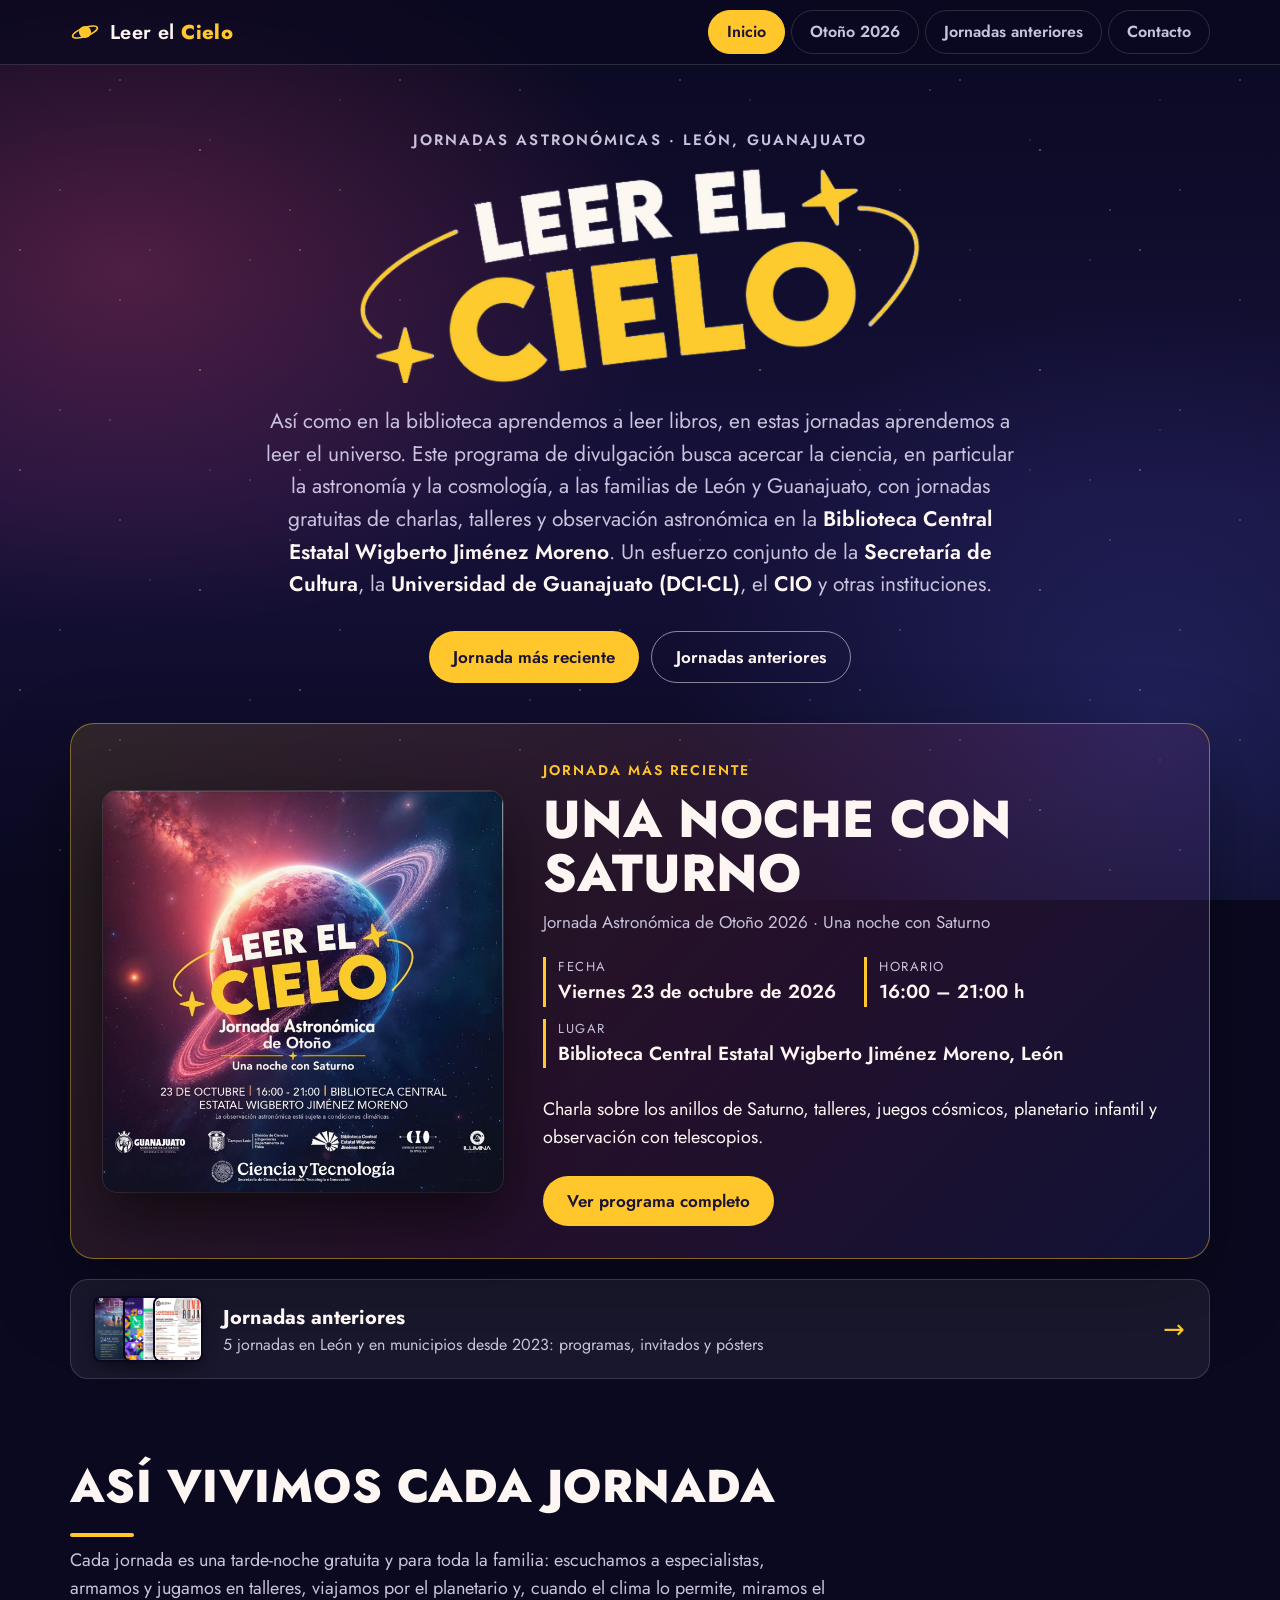
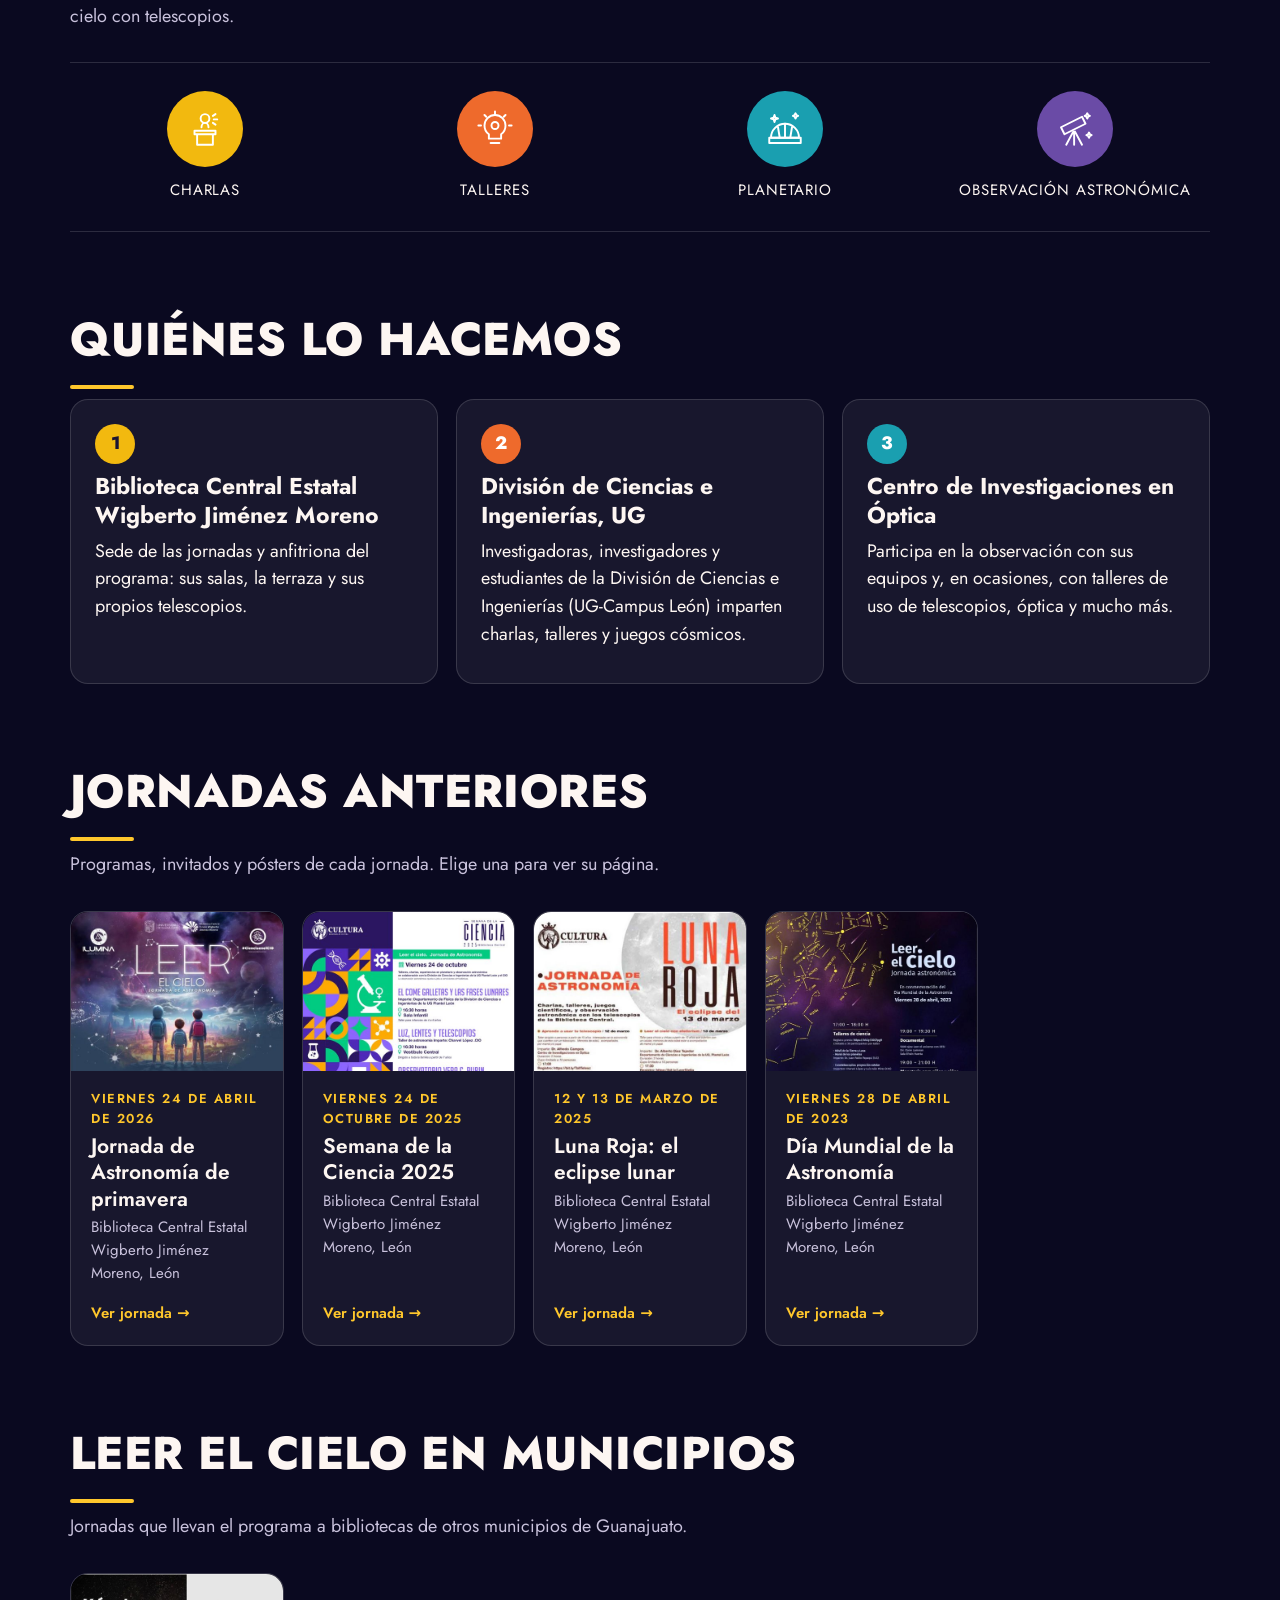
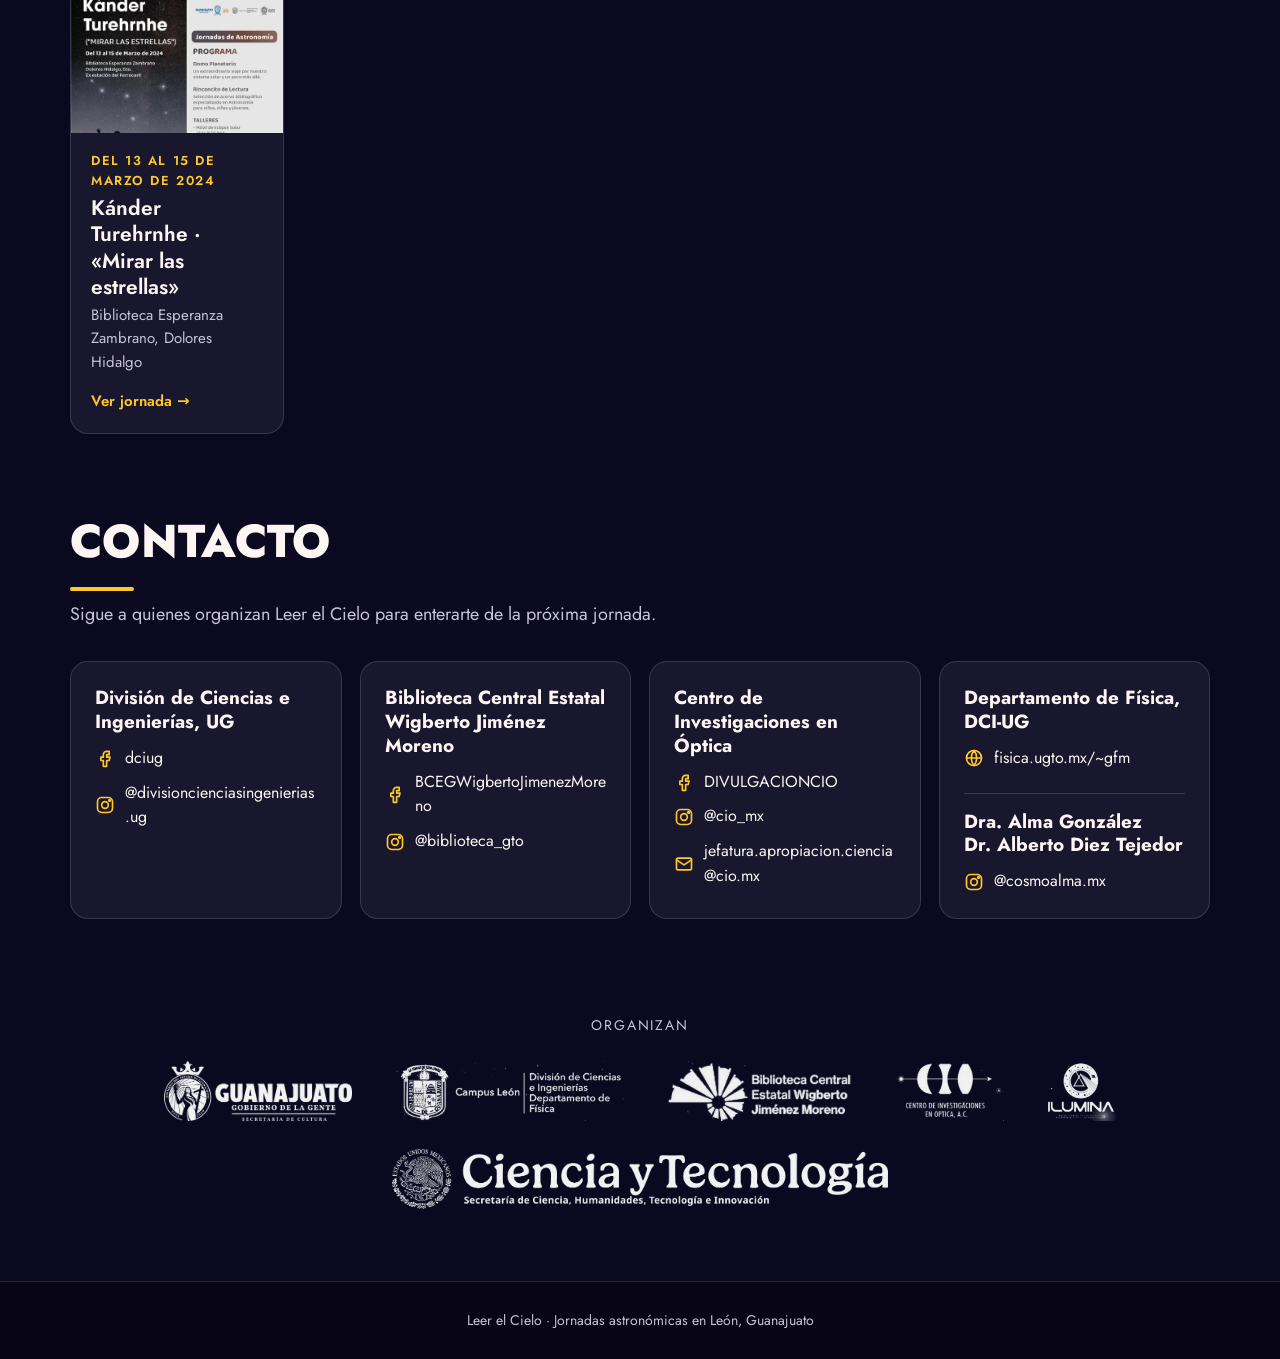
==== index.html @ 973cc515 "Logos a la misma altura, incluido SECIHTI, en la postal y en la página Co-Authored-By: Claude Opus 5" ====
<!doctype html>
<html lang="es">
<head>
<meta charset="utf-8">
<meta name="viewport" content="width=device-width, initial-scale=1">
<title>Leer el Cielo · Jornadas Astronómicas</title>
<meta name="description" content="Leer el Cielo: jornadas astronómicas en la Biblioteca Central Estatal Wigberto Jiménez Moreno, León, Guanajuato. Charlas, talleres, planetario y observación con telescopios.">
<meta property="og:title" content="Leer el Cielo · Jornadas Astronómicas">
<meta property="og:description" content="Próxima jornada: Una noche con Saturno · Viernes 23 de octubre de 2026 · 16:00 a 21:00 h">
<meta property="og:image" content="https://cosmodci.github.io/leerelcielo/jornadas/otono-2026/postal.jpg">
<link rel="icon" href="data:image/svg+xml,%3Csvg xmlns='http://www.w3.org/2000/svg' viewBox='0 0 64 64'%3E%3Ccircle cx='32' cy='32' r='14' fill='%23FFC72C'/%3E%3Cellipse cx='32' cy='32' rx='28' ry='9' fill='none' stroke='%23FFC72C' stroke-width='4' transform='rotate(-20 32 32)'/%3E%3C/svg%3E">
<link rel="preconnect" href="https://fonts.googleapis.com">
<link rel="preconnect" href="https://fonts.gstatic.com" crossorigin>
<link href="https://fonts.googleapis.com/css2?family=Jost:ital,wght@0,400;0,500;0,600;0,800;1,400&display=swap" rel="stylesheet">
<link rel="stylesheet" href="assets/css/style.css?v=2026-10-18h">
</head>
<body>
<div class="sky" aria-hidden="true"></div>

<header class="site-header">
  <div class="wrap header-inner">
    <a class="brand" href="#inicio" aria-label="Leer el Cielo, inicio">
      <svg class="brand-mark" viewBox="0 0 64 64" aria-hidden="true"><circle cx="32" cy="32" r="13" fill="currentColor"/><ellipse cx="32" cy="32" rx="28" ry="9" fill="none" stroke="currentColor" stroke-width="3.5" transform="rotate(-20 32 32)"/></svg>
      <span>Leer el <b>Cielo</b></span>
    </a>
    <!-- Inicio · jornada más reciente · jornadas anteriores (se completa desde jornadas/jornadas.json) -->
    <nav class="year-tabs" aria-label="Secciones">
      <a href="#inicio" data-nav="inicio">Inicio</a>
      <a href="#" data-nav="reciente" hidden></a>
      <a href="#anteriores" data-nav="anteriores">Jornadas anteriores</a>
      <a href="#contacto" data-nav="contacto">Contacto</a>
    </nav>
  </div>
</header>

<main>
  <!-- ============ PÁGINA DE INICIO ============ -->
  <div id="vista-inicio">
    <section class="home-hero wrap" aria-labelledby="h-home">
      <p class="eyebrow">Jornadas astronómicas · León, Guanajuato</p>
      <h1 id="h-home" class="title"><img src="assets/img/titulo-leer-el-cielo.png" alt="Leer el Cielo" width="643" height="247"></h1>
      <p class="home-lead">Así como en la biblioteca aprendemos a leer libros, en estas jornadas aprendemos a leer el universo. Este programa de divulgación busca acercar la ciencia, en particular la astronomía y la cosmología, a las familias de León y Guanajuato, con jornadas gratuitas de charlas, talleres y observación astronómica en la <b>Biblioteca Central Estatal Wigberto Jiménez Moreno</b>. Un esfuerzo conjunto de la <b>Secretaría de Cultura</b>, la <b>Universidad de Guanajuato (DCI-CL)</b>, el <b>CIO</b> y otras instituciones.</p>
      <div class="ctas">
        <a class="btn btn-primary" href="#destacada" data-scroll>Próxima jornada</a>
        <a class="btn btn-ghost" href="#anteriores" data-scroll>Jornadas anteriores</a>
      </div>
    </section>

    <!-- Banner: jornada más reciente (se genera con el primer elemento de jornadas.json) -->
    <section class="wrap" id="destacada" aria-label="Jornada más reciente">
      <p class="loading">Cargando jornadas…</p>
    </section>

    <section class="block wrap" aria-labelledby="h-que">
      <h2 id="h-que">Así vivimos cada jornada</h2>
      <p class="lead">Cada jornada es una tarde-noche gratuita y para toda la familia: escuchamos a especialistas, armamos y jugamos en talleres, viajamos por el planetario y, cuando el clima lo permite, miramos el cielo con telescopios.</p>
      <ul class="activities" aria-label="Actividades">
        <li><span class="ico c-yellow"><svg viewBox="0 0 48 48" aria-hidden="true"><circle cx="24" cy="12" r="5"/><path d="M15 30h18v12H15zM12 26h24v4H12zM20 22c0-3 2-5 4-5s4 2 4 5"/><path d="M33 9l3-2M34 13h4M33 17l3 2"/></svg></span>Charlas</li>
        <li><span class="ico c-orange"><svg viewBox="0 0 48 48" aria-hidden="true"><path d="M17 30c-3-2-5-6-5-10a12 12 0 0 1 24 0c0 4-2 8-5 10v5H17z"/><path d="M19 40h10"/><circle cx="24" cy="20" r="4"/><path d="M24 4v3M8 20H5M43 20h-3M12 8l2 2M36 8l-2 2"/></svg></span>Talleres</li>
        <li><span class="ico c-teal"><svg viewBox="0 0 48 48" aria-hidden="true"><path d="M8 34a16 16 0 0 1 32 0z"/><path d="M6 34h36v6H6zM24 18v16M16 22l2 12M32 22l-2 12"/><path d="M12 8l1 3 3 1-3 1-1 3-1-3-3-1 3-1zM36 6l1 2 2 1-2 1-1 2-1-2-2-1 2-1z"/></svg></span>Planetario</li>
        <li><span class="ico c-purple"><svg viewBox="0 0 48 48" aria-hidden="true"><path d="M8 22l24-12 4 8-24 12z"/><path d="M22 27l-8 15M24 27l8 15M23 27v15"/><path d="M38 6l1 2 2 1-2 1-1 2-1-2-2-1 2-1zM40 28l1 2 2 1-2 1-1 2-1-2-2-1 2-1z"/></svg></span>Observación astronómica</li>
      </ul>
    </section>

    <section class="block wrap" aria-labelledby="h-quien">
      <h2 id="h-quien">Quiénes lo hacemos</h2>
      <div class="grid grid-3">
        <article class="card">
          <span class="num c-yellow">1</span>
          <h3>Biblioteca Central Estatal Wigberto Jiménez Moreno</h3>
          <p>Sede de las jornadas y anfitriona del programa: sus salas, la terraza y sus propios telescopios.</p>
        </article>
        <article class="card">
          <span class="num c-orange">2</span>
          <h3>División de Ciencias e Ingenierías, UG</h3>
          <p>Investigadoras, investigadores y estudiantes de la División de Ciencias e Ingenierías (UG-Campus León) imparten charlas, talleres y juegos cósmicos.</p>
        </article>
        <article class="card">
          <span class="num c-teal">3</span>
          <h3>Centro de Investigaciones en Óptica</h3>
          <p>Participa en la observación con sus equipos y, en ocasiones, con talleres de uso de telescopios, óptica y mucho más.</p>
        </article>
      </div>
    </section>

    <!-- Banner + lista: jornadas anteriores (resto de jornadas.json) -->
    <section class="block wrap" id="anteriores" aria-labelledby="h-ant">
      <h2 id="h-ant">Jornadas anteriores</h2>
      <p class="lead">Programas, invitados y pósters de cada jornada. Elige una para ver su página.</p>
      <ul class="past-grid" id="lista-anteriores"></ul>
    </section>

    <!-- Jornadas en municipios (entradas con "tipo": "municipios" en jornadas.json) -->
    <section class="block wrap" id="municipios" aria-labelledby="h-mun" hidden>
      <h2 id="h-mun">Leer el Cielo en municipios</h2>
      <p class="lead">Jornadas que llevan el programa a bibliotecas de otros municipios de Guanajuato.</p>
      <ul class="past-grid" id="lista-municipios"></ul>
    </section>

    <section class="block wrap" id="contacto" aria-labelledby="h-contacto">
      <h2 id="h-contacto">Contacto</h2>
      <p class="lead">Sigue a quienes organizan Leer el Cielo para enterarte de la próxima jornada.</p>
      <div class="grid contact-grid">
        <article class="card contact-card">
          <h3>División de Ciencias e Ingenierías, UG</h3>
          <ul class="social">
            <li><a href="https://www.facebook.com/dciug" target="_blank" rel="noopener"><svg viewBox="0 0 24 24" aria-hidden="true"><path d="M14 8h3V4h-3a4 4 0 0 0-4 4v3H7v4h3v7h4v-7h3l1-4h-4V8z"/></svg>dciug</a></li>
            <li><a href="https://www.instagram.com/divisioncienciasingenierias.ug/" target="_blank" rel="noopener"><svg viewBox="0 0 24 24" aria-hidden="true"><rect x="3" y="3" width="18" height="18" rx="5"/><circle cx="12" cy="12" r="4"/><circle cx="17.5" cy="6.5" r="1"/></svg>@divisioncienciasingenierias.ug</a></li>
          </ul>
        </article>
        <article class="card contact-card">
          <h3>Biblioteca Central Estatal Wigberto Jiménez Moreno</h3>
          <ul class="social">
            <li><a href="https://www.facebook.com/BCEGWigbertoJimenezMoreno" target="_blank" rel="noopener"><svg viewBox="0 0 24 24" aria-hidden="true"><path d="M14 8h3V4h-3a4 4 0 0 0-4 4v3H7v4h3v7h4v-7h3l1-4h-4V8z"/></svg>BCEGWigbertoJimenezMoreno</a></li>
            <li><a href="https://www.instagram.com/biblioteca_gto/" target="_blank" rel="noopener"><svg viewBox="0 0 24 24" aria-hidden="true"><rect x="3" y="3" width="18" height="18" rx="5"/><circle cx="12" cy="12" r="4"/><circle cx="17.5" cy="6.5" r="1"/></svg>@biblioteca_gto</a></li>
          </ul>
        </article>
        <article class="card contact-card">
          <h3>Centro de Investigaciones en Óptica</h3>
          <ul class="social">
            <li><a href="https://www.facebook.com/DIVULGACIONCIO" target="_blank" rel="noopener"><svg viewBox="0 0 24 24" aria-hidden="true"><path d="M14 8h3V4h-3a4 4 0 0 0-4 4v3H7v4h3v7h4v-7h3l1-4h-4V8z"/></svg>DIVULGACIONCIO</a></li>
            <li><a href="https://www.instagram.com/cio_mx/" target="_blank" rel="noopener"><svg viewBox="0 0 24 24" aria-hidden="true"><rect x="3" y="3" width="18" height="18" rx="5"/><circle cx="12" cy="12" r="4"/><circle cx="17.5" cy="6.5" r="1"/></svg>@cio_mx</a></li>
            <li><a href="mailto:jefatura.apropiacion.ciencia@cio.mx"><svg viewBox="0 0 24 24" aria-hidden="true"><rect x="3" y="5" width="18" height="14" rx="2"/><path d="M3 7l9 6 9-6"/></svg>jefatura.apropiacion.ciencia@cio.mx</a></li>
          </ul>
        </article>
        <article class="card contact-card">
          <h3>Departamento de Física, DCI-UG</h3>
          <ul class="social">
            <li><a href="http://fisica.ugto.mx/~gfm/" target="_blank" rel="noopener"><svg viewBox="0 0 24 24" aria-hidden="true"><circle cx="12" cy="12" r="9"/><path d="M3 12h18M12 3a14 14 0 0 1 0 18M12 3a14 14 0 0 0 0 18"/></svg>fisica.ugto.mx/~gfm</a></li>
          </ul>
          <h3 class="contact-sub">Dra. Alma González<br>Dr. Alberto Diez Tejedor</h3>
          <ul class="social">
            <li><a href="https://www.instagram.com/cosmoalma.mx/" target="_blank" rel="noopener"><svg viewBox="0 0 24 24" aria-hidden="true"><rect x="3" y="3" width="18" height="18" rx="5"/><circle cx="12" cy="12" r="4"/><circle cx="17.5" cy="6.5" r="1"/></svg>@cosmoalma.mx</a></li>
          </ul>
        </article>
      </div>
    </section>

    <section class="block wrap organizers" aria-label="Organizan">
      <p class="footer-title">Organizan</p>
      <ul class="logos">
        <li><img src="assets/logos/guanajuato-cultura.png" alt="Gobierno del Estado de Guanajuato, Secretaría de Cultura"></li>
        <li><img src="assets/logos/ug-campus-leon.png" alt="Universidad de Guanajuato, Campus León, División de Ciencias e Ingenierías, Departamento de Física"></li>
        <li><img src="assets/logos/biblioteca-central.png" alt="Biblioteca Central Estatal Wigberto Jiménez Moreno"></li>
        <li><img src="assets/logos/cio.png" alt="Centro de Investigaciones en Óptica, A.C."></li>
        <li><img src="assets/logos/ilumina.png" alt="Ilumina"></li>
        <li><img src="assets/logos/secihti-blanco.png" alt="Ciencia y Tecnología, Secretaría de Ciencia, Humanidades, Tecnología e Innovación"></li>
      </ul>
    </section>
  </div>

  <!-- ============ SUBPÁGINA DE UNA JORNADA (#<id>) ============ -->
  <div id="vista-jornada" hidden>
    <div class="wrap crumbs"><a href="#inicio">← Inicio</a><span aria-hidden="true">·</span><a href="#anteriores">Todas las jornadas</a></div>
    <section class="year" id="jornada" aria-live="polite"></section>
    <nav class="wrap jornada-nav" id="jornada-nav" aria-label="Otras jornadas"></nav>
  </div>

  <noscript><p class="wrap loading">Activa JavaScript para ver las jornadas.</p></noscript>
</main>

<footer class="site-footer">
  <div class="wrap">
    <p class="small">Leer el Cielo · Jornadas astronómicas en León, Guanajuato</p>
  </div>
</footer>

<script src="assets/js/main.js?v=2026-10-18h"></script>
</body>
</html>
---- assets/css/style.css ----
:root{
  --night:#0a0920;
  --night-2:#16113a;
  --ink:#fdf6f2;
  --muted:#c9c2dc;
  --yellow:#FFC72C;
  --orange:#EE6A2C;
  --teal:#1A9FB0;
  --purple:#6A4BA6;
  --magenta:#c43d6c;
  --card:rgba(255,255,255,.06);
  --line:rgba(255,255,255,.14);
  --radius:18px;
}
*{box-sizing:border-box}
html{scroll-behavior:smooth}
body{
  margin:0;color:var(--ink);background:var(--night);
  font-family:"Jost",system-ui,sans-serif;font-size:18px;line-height:1.55;
  -webkit-font-smoothing:antialiased;
}
img{max-width:100%;height:auto;display:block}
a{color:var(--yellow)}
.wrap{max-width:1180px;margin:0 auto;padding:0 20px}

/* fondo de cielo */
.sky{position:fixed;inset:0;z-index:-1;
  background:
    radial-gradient(900px 600px at 10% 30%,rgba(196,61,108,.35),transparent 60%),
    radial-gradient(800px 700px at 90% 80%,rgba(60,70,170,.35),transparent 60%),
    linear-gradient(180deg,var(--night) 0%,var(--night-2) 55%,var(--night) 100%);
}
.sky::before,.sky::after{content:"";position:absolute;inset:0;
  background-image:
    radial-gradient(1.2px 1.2px at 20px 30px,#fff,transparent),
    radial-gradient(1px 1px at 120px 80px,#fff,transparent),
    radial-gradient(1.5px 1.5px at 200px 150px,#ffe9b0,transparent),
    radial-gradient(1px 1px at 60px 190px,#fff,transparent),
    radial-gradient(1px 1px at 250px 40px,#cfd8ff,transparent);
  background-size:280px 220px;opacity:.55}
.sky::after{background-size:410px 330px;background-position:90px 60px;opacity:.35}

/* encabezado */
.site-header{position:sticky;top:0;z-index:10;backdrop-filter:blur(10px);
  background:rgba(10,9,32,.72);border-bottom:1px solid var(--line)}
.header-inner{display:flex;align-items:center;justify-content:space-between;gap:16px;min-height:64px;flex-wrap:wrap}
.brand{display:flex;align-items:center;gap:10px;color:var(--ink);text-decoration:none;font-weight:600;font-size:20px;letter-spacing:.02em}
.brand b{color:var(--yellow);font-weight:800}
.brand-mark{width:30px;height:30px;color:var(--yellow)}
.year-tabs{display:flex;gap:6px;flex-wrap:wrap}
.year-tabs button{font:inherit;font-weight:600;font-size:16px;color:var(--muted);background:transparent;
  border:1px solid var(--line);border-radius:999px;padding:8px 18px;min-height:44px;cursor:pointer}
.year-tabs button:hover{color:var(--ink);border-color:rgba(255,255,255,.35)}
.year-tabs button[aria-selected="true"]{background:var(--yellow);border-color:var(--yellow);color:#1b1433}

.year[hidden]{display:none}

/* hero */
.hero{display:grid;grid-template-columns:1.1fr .9fr;gap:48px;align-items:center;padding-top:56px;padding-bottom:40px}
.eyebrow{margin:0 0 8px;text-transform:uppercase;letter-spacing:.14em;font-weight:600;font-size:15px;color:var(--muted)}
.title{margin:0;padding:8px 0 0}
.title img{width:100%;max-width:600px;height:auto}
.tagline{display:flex;align-items:center;gap:14px;margin:16px 0 28px;font-size:clamp(22px,2.6vw,30px);font-weight:500}
.rule{height:2px;width:56px;background:var(--yellow);border-radius:2px}
.facts{display:grid;grid-template-columns:auto 1fr;gap:12px 28px;margin:0 0 28px}
.facts div:last-child{grid-column:1/-1}
.facts div{border-left:3px solid var(--yellow);padding-left:12px}
.facts dt{font-size:13px;letter-spacing:.12em;text-transform:uppercase;color:var(--muted)}
.facts dd{margin:0;font-weight:600;font-size:19px}
.ctas{display:flex;flex-wrap:wrap;gap:12px}
.btn{display:inline-flex;align-items:center;justify-content:center;min-height:48px;padding:12px 24px;border-radius:999px;
  font-weight:600;text-decoration:none;font-size:17px;transition:transform .15s}
.btn:hover{transform:translateY(-1px)}
.btn-primary{background:var(--yellow);color:#1b1433}
.btn-ghost{border:1.5px solid rgba(255,255,255,.5);color:var(--ink)}
.free{display:inline-flex;align-items:center;gap:10px;margin:0;min-height:48px;padding:10px 22px;border-radius:999px;
  background:rgba(255,199,44,.14);border:1.5px solid rgba(255,199,44,.6);color:#fff;font-weight:600;font-size:17px}
.free svg{width:20px;height:20px;fill:var(--yellow);flex:none}
.free-sm{min-height:40px;padding:8px 18px;font-size:16px;margin-top:6px}
.btn-sm{min-height:44px;padding:10px 20px;font-size:16px;margin-top:6px}
.note{font-size:15px;color:var(--muted);font-style:italic;margin:14px 0 0}
.hero-poster{margin:0;justify-self:center;max-width:420px}
.hero-poster img{border-radius:14px;box-shadow:0 30px 80px rgba(0,0,0,.55),0 0 0 1px var(--line)}

/* actividades */
.activities{list-style:none;padding:28px 0;margin:0;display:grid;grid-template-columns:repeat(4,1fr);gap:20px;
  border-top:1px solid var(--line);border-bottom:1px solid var(--line);text-align:center;text-transform:uppercase;font-size:15px;letter-spacing:.06em}
.activities li{display:flex;flex-direction:column;align-items:center;gap:12px}
.ico{width:76px;height:76px;border-radius:50%;display:grid;place-items:center}
.ico svg{width:42px;height:42px;fill:none;stroke:#fff;stroke-width:2.2;stroke-linecap:round;stroke-linejoin:round}
.c-yellow{background:#F2B90F}.c-orange{background:var(--orange)}.c-teal{background:var(--teal)}.c-purple{background:var(--purple)}

/* bloques */
.block{padding-top:72px}
.block h2{font-size:clamp(32px,4vw,46px);margin:0 0 10px;font-weight:800;text-transform:uppercase;letter-spacing:.01em}
.block h2::after{content:"";display:block;width:64px;height:4px;background:var(--yellow);border-radius:2px;margin-top:10px}
.lead{max-width:760px;color:var(--muted);margin:0 0 32px}
.card{background:var(--card);border:1px solid var(--line);border-radius:var(--radius);padding:24px}
.card h3{margin:8px 0 8px;font-size:23px;line-height:1.25}
.card p{margin:0 0 10px}
.card-feature{background:linear-gradient(140deg,rgba(255,199,44,.14),rgba(196,61,108,.12));border-color:rgba(255,199,44,.4)}
.tag{display:inline-block;font-size:13px;font-weight:600;letter-spacing:.1em;text-transform:uppercase;color:#fff;padding:4px 12px;border-radius:999px}
.tag.c-yellow{color:#1b1433}
.who{border-top:1px solid var(--line);padding-top:12px;margin-top:14px}
.where,.meta{color:var(--muted);font-size:16px}

.timeline{list-style:none;margin:0;padding:0;display:grid;gap:18px}
.timeline li{display:grid;grid-template-columns:180px 1fr;gap:24px;align-items:start}
.timeline time{font-weight:800;font-size:22px;color:var(--yellow);padding-top:22px}

.grid{display:grid;grid-template-columns:repeat(2,1fr);gap:18px}
.num{display:grid;place-items:center;width:40px;height:40px;border-radius:50%;font-weight:800;color:#fff}
.num.c-yellow{color:#1b1433}

.poster-block>div{background:var(--card);border:1px solid var(--line);border-radius:var(--radius);padding:32px}
.poster-block .lead{margin-bottom:20px}

/* pie */
.site-footer{margin-top:96px;padding:48px 0 40px;border-top:1px solid var(--line);background:rgba(5,4,18,.6)}
.footer-title{text-transform:uppercase;letter-spacing:.14em;font-size:14px;color:var(--muted);margin:0 0 24px;text-align:center}
.logos{list-style:none;padding:0;margin:0 0 28px;display:flex;flex-wrap:wrap;justify-content:center;align-items:center;gap:28px 44px}
.logos img{height:60px;width:auto;opacity:.95}
.small{text-align:center;color:var(--muted);font-size:14px;margin:0}

@media (max-width:900px){
  .hero{grid-template-columns:1fr;gap:32px;padding-top:32px}
  .hero-poster{max-width:340px}
  .activities{grid-template-columns:repeat(2,1fr);row-gap:28px}
  .grid{grid-template-columns:1fr}
  .timeline li{grid-template-columns:1fr;gap:6px}
  .timeline time{padding-top:0}
  .facts{grid-template-columns:1fr}
}
@media (max-width:600px){
  .rule{width:28px}
  .tagline{gap:10px}
}
@media (max-width:480px){
  body{font-size:17px}
  .logos img{height:46px}
  .brand{font-size:18px}
}
@media (prefers-reduced-motion:reduce){html{scroll-behavior:auto}.btn{transition:none}}

/* contenedor de jornadas */
.loading{padding:96px 20px;text-align:center;color:var(--muted)}
.organizers{padding-top:96px}
.organizers .logos{margin-bottom:0}
.site-footer{margin-top:72px;padding:28px 0}

/* ================= navegación (enlaces) ================= */
.year-tabs a{display:inline-flex;align-items:center;font-weight:600;font-size:16px;color:var(--muted);text-decoration:none;
  border:1px solid var(--line);border-radius:999px;padding:8px 18px;min-height:44px}
.year-tabs a:hover{color:var(--ink);border-color:rgba(255,255,255,.35)}
.year-tabs a[aria-current="page"]{background:var(--yellow);border-color:var(--yellow);color:#1b1433}
.year-tabs a[hidden]{display:none}

/* ================= página de inicio ================= */
.home-hero{padding-top:64px;padding-bottom:40px;text-align:center;display:flex;flex-direction:column;align-items:center}
.home-hero .title img{max-width:560px;margin:0 auto}
.home-lead{max-width:760px;font-size:clamp(18px,2vw,21px);color:var(--muted);margin:22px 0 30px}
.home-lead b{color:var(--ink);font-weight:600}
.home-hero .ctas{justify-content:center}

.feature-banner{display:grid;grid-template-columns:minmax(240px,400px) 1fr;gap:40px;align-items:center;
  padding:32px;border-radius:24px;border:1px solid rgba(255,199,44,.45);
  background:linear-gradient(135deg,rgba(255,199,44,.13),rgba(196,61,108,.14) 55%,rgba(60,70,170,.16));
  box-shadow:0 30px 80px rgba(0,0,0,.35)}
.fb-poster img{border-radius:14px;box-shadow:0 24px 60px rgba(0,0,0,.55),0 0 0 1px var(--line);width:100%}
.fb-kicker{display:inline-flex;align-items:center;gap:10px;margin:0 0 10px;text-transform:uppercase;letter-spacing:.14em;
  font-weight:600;font-size:14px;color:var(--yellow)}
.dot{width:9px;height:9px;border-radius:50%;background:var(--yellow);box-shadow:0 0 0 0 rgba(255,199,44,.7);animation:pulse 2s infinite}
@keyframes pulse{70%{box-shadow:0 0 0 10px rgba(255,199,44,0)}100%{box-shadow:0 0 0 0 rgba(255,199,44,0)}}
.fb-title{margin:0;font-size:clamp(32px,4.4vw,52px);line-height:1.05;font-weight:800;text-transform:uppercase}
.fb-sub{margin:8px 0 22px;color:var(--muted);font-size:17px}
.feature-banner .facts{grid-template-columns:auto 1fr}
.feature-banner .facts div:last-child{grid-column:1/-1}
.fb-resumen{margin:0 0 24px;max-width:620px}

.past-banner{display:flex;align-items:center;gap:22px;margin-top:20px;padding:18px 24px;border-radius:var(--radius);
  background:var(--card);border:1px solid var(--line);color:var(--ink);text-decoration:none;transition:border-color .15s,background .15s}
.past-banner:hover{border-color:rgba(255,255,255,.4);background:rgba(255,255,255,.09)}
.pb-stack{display:flex;flex:none}
.pb-stack img{width:46px;height:62px;object-fit:cover;border-radius:6px;box-shadow:0 0 0 2px var(--night),0 6px 16px rgba(0,0,0,.4)}
.pb-stack img+img{margin-left:-16px}
.pb-text{display:flex;flex-direction:column;flex:1}
.pb-text b{font-size:20px}
.pb-text span{color:var(--muted);font-size:16px}
.pb-arrow{font-size:26px;color:var(--yellow)}

.grid-3{grid-template-columns:repeat(3,1fr)}

.past-grid{list-style:none;margin:0;padding:0;display:grid;grid-template-columns:repeat(auto-fill,minmax(200px,1fr));gap:18px}
.past-card{display:flex;flex-direction:column;height:100%;background:var(--card);border:1px solid var(--line);border-radius:var(--radius);
  overflow:hidden;color:var(--ink);text-decoration:none;transition:transform .15s,border-color .15s}
.past-card:hover{transform:translateY(-3px);border-color:rgba(255,199,44,.55)}
.pc-img{display:block;aspect-ratio:4/3;overflow:hidden;background:#000}
.pc-img img{width:100%;height:100%;object-fit:cover;object-position:top}
.pc-body{display:flex;flex-direction:column;gap:4px;padding:18px 20px 20px;flex:1}
.pc-date{font-size:13px;letter-spacing:.12em;text-transform:uppercase;color:var(--yellow);font-weight:600}
.pc-title{font-size:21px;font-weight:600;line-height:1.25}
.pc-place{font-size:15px;color:var(--muted)}
.pc-more{margin-top:auto;padding-top:12px;font-weight:600;font-size:15px;color:var(--yellow)}

/* ================= subpágina de jornada ================= */
.crumbs{display:flex;gap:10px;align-items:center;padding-top:22px;font-size:15px;color:var(--muted)}
.crumbs a{color:var(--muted);text-decoration:none;font-weight:500}
.crumbs a:hover{color:var(--yellow)}
.page-title{margin:0;font-size:clamp(44px,6.5vw,80px);line-height:1;font-weight:800;text-transform:uppercase;letter-spacing:.01em}
.page-title span{display:block;font-size:.42em;font-weight:500;letter-spacing:.06em;color:var(--yellow);margin-top:10px}
.sub{font-size:24px;margin:40px 0 16px;text-transform:uppercase;letter-spacing:.04em}
.poster-pair{display:grid;grid-template-columns:repeat(2,1fr);gap:20px}
.poster-pair img{border-radius:14px;box-shadow:0 0 0 1px var(--line)}
.jornada-nav{display:flex;justify-content:space-between;gap:16px;padding-top:72px}
.jornada-nav a{display:flex;flex-direction:column;padding:16px 22px;border:1px solid var(--line);border-radius:var(--radius);
  text-decoration:none;color:var(--ink);font-weight:600;font-size:19px;min-width:200px}
.jornada-nav a:hover{border-color:rgba(255,199,44,.55)}
.jornada-nav small{font-weight:500;font-size:14px;color:var(--muted)}
.jn-next{text-align:right}
.pc{font-size:.75em;font-weight:600;color:var(--orange);letter-spacing:.04em;white-space:nowrap}

@media (max-width:900px){
  .feature-banner{grid-template-columns:1fr;padding:22px;gap:24px}
  .fb-poster{max-width:280px}
  .feature-banner .facts{grid-template-columns:1fr}
  .grid-3{grid-template-columns:1fr}
  .home-hero{padding-top:36px}
}
@media (max-width:600px){
  .poster-pair{grid-template-columns:1fr}
  .past-banner{flex-wrap:wrap;gap:14px;padding:16px}
  .pb-arrow{display:none}
  .jornada-nav{flex-direction:column}
  .jornada-nav a{min-width:0}
  .header-inner{padding-top:8px;padding-bottom:8px}
  .year-tabs a{padding:6px 14px;font-size:15px;min-height:40px}
}
@media (prefers-reduced-motion:reduce){.dot{animation:none}.past-card{transition:none}}

/* ================= contacto ================= */
.contact-grid{grid-template-columns:repeat(4,1fr)}
.contact-card h3{font-size:19px;margin:0 0 12px}
.contact-card .meta{margin:-6px 0 12px}
.social{list-style:none;margin:0;padding:0;display:grid;gap:10px;font-size:16px}
.social li,.social a{display:flex;align-items:center;gap:10px;color:var(--ink);text-decoration:none;overflow-wrap:anywhere}
.social a:hover{color:var(--yellow)}
.social svg{width:20px;height:20px;flex:none;fill:none;stroke:var(--yellow);stroke-width:2;stroke-linecap:round;stroke-linejoin:round}
@media (max-width:1100px){.contact-grid{grid-template-columns:repeat(2,1fr)}}
@media (max-width:600px){.contact-grid{grid-template-columns:1fr}}
section[id],#destacada{scroll-margin-top:84px}
.contact-sub{margin-top:22px!important;padding-top:16px;border-top:1px solid var(--line)}

/* ================= calendario / compartir ================= */
.fb-actions{display:flex;flex-wrap:wrap;gap:10px;margin-top:16px}
.menu{position:relative}
.menu summary{list-style:none;cursor:pointer;gap:8px;margin-top:0}
.menu summary::-webkit-details-marker{display:none}
.menu summary svg{width:18px;height:18px;fill:none;stroke:currentColor;stroke-width:2;stroke-linecap:round;stroke-linejoin:round}
.menu[open] summary{border-color:var(--yellow);color:var(--yellow)}
.menu-list{position:absolute;z-index:5;top:calc(100% + 8px);left:0;min-width:230px;display:flex;flex-direction:column;padding:6px;
  background:#1b1540;border:1px solid var(--line);border-radius:14px;box-shadow:0 20px 50px rgba(0,0,0,.5)}
.menu-list a,.menu-list button{font:inherit;font-size:16px;font-weight:500;text-align:left;color:var(--ink);background:none;border:0;
  padding:10px 14px;border-radius:9px;text-decoration:none;cursor:pointer;min-height:44px}
.menu-list a:hover,.menu-list button:hover{background:rgba(255,255,255,.08);color:var(--yellow)}
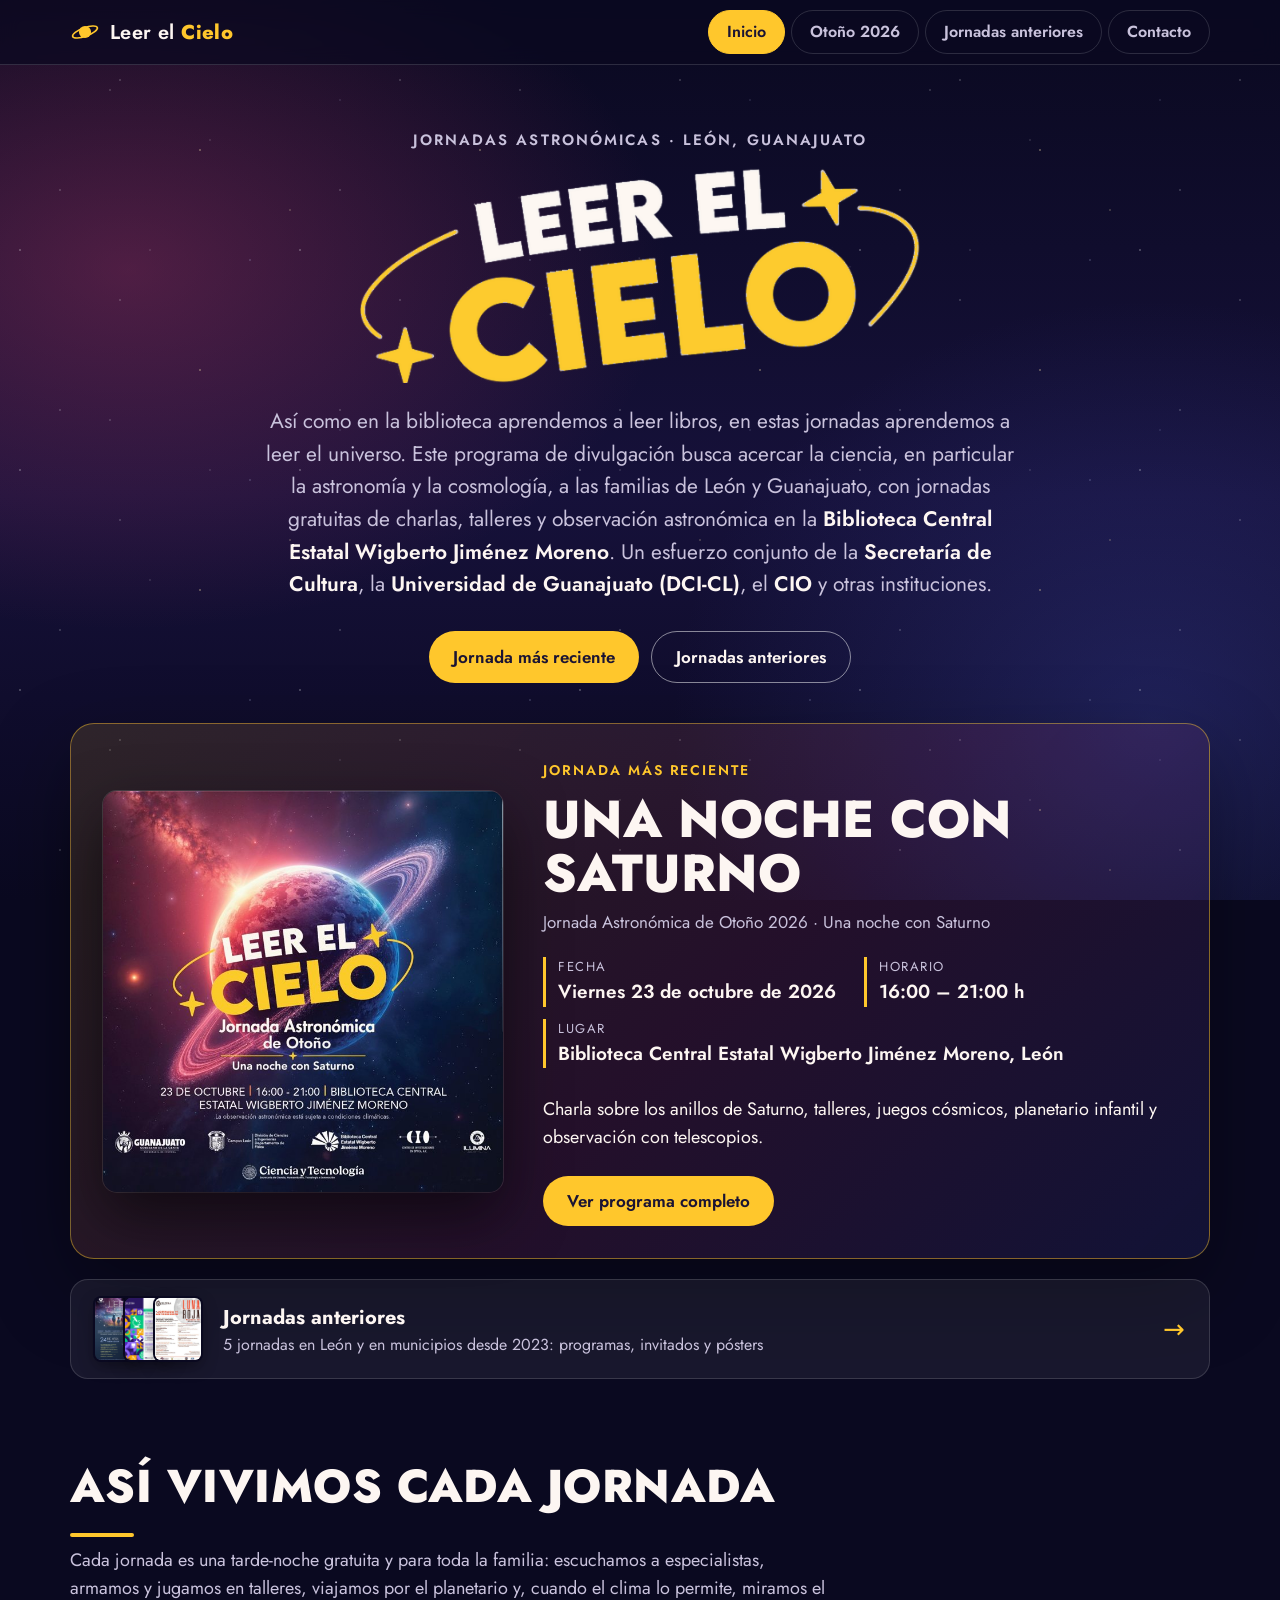
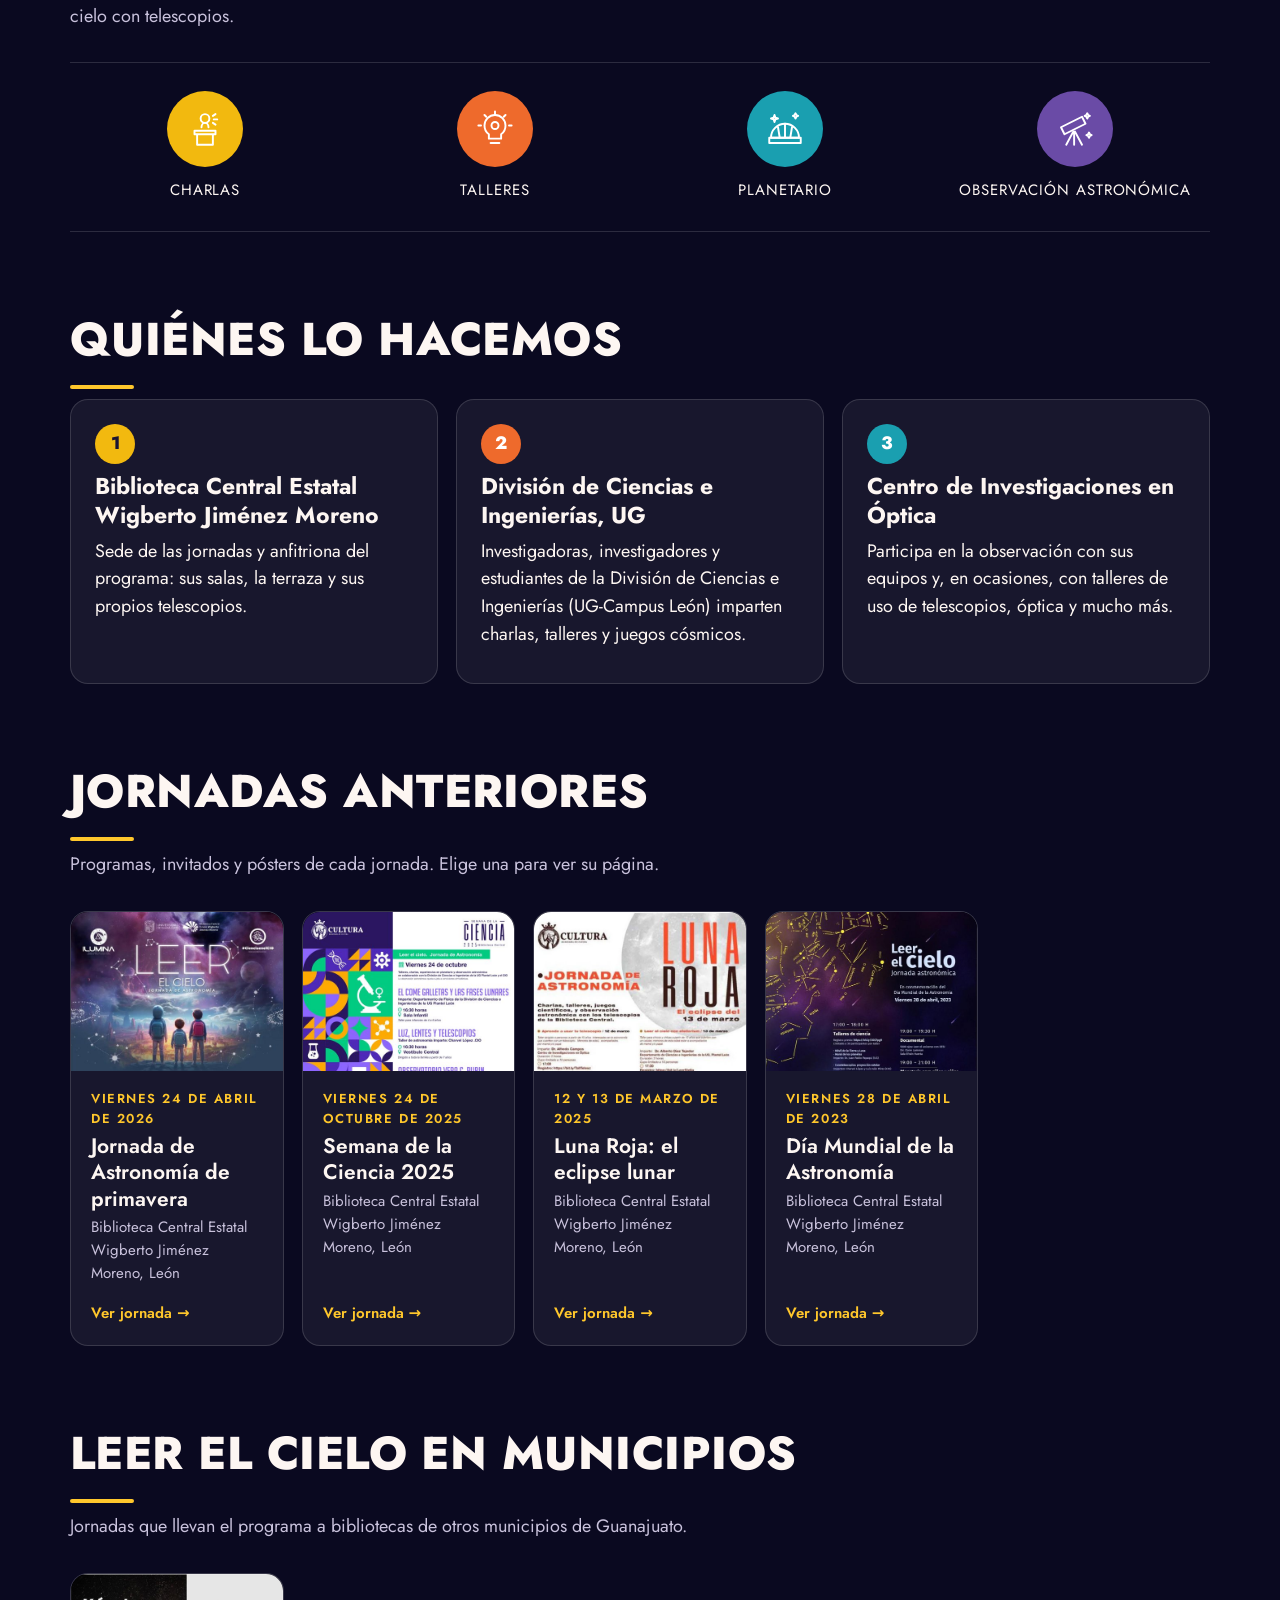
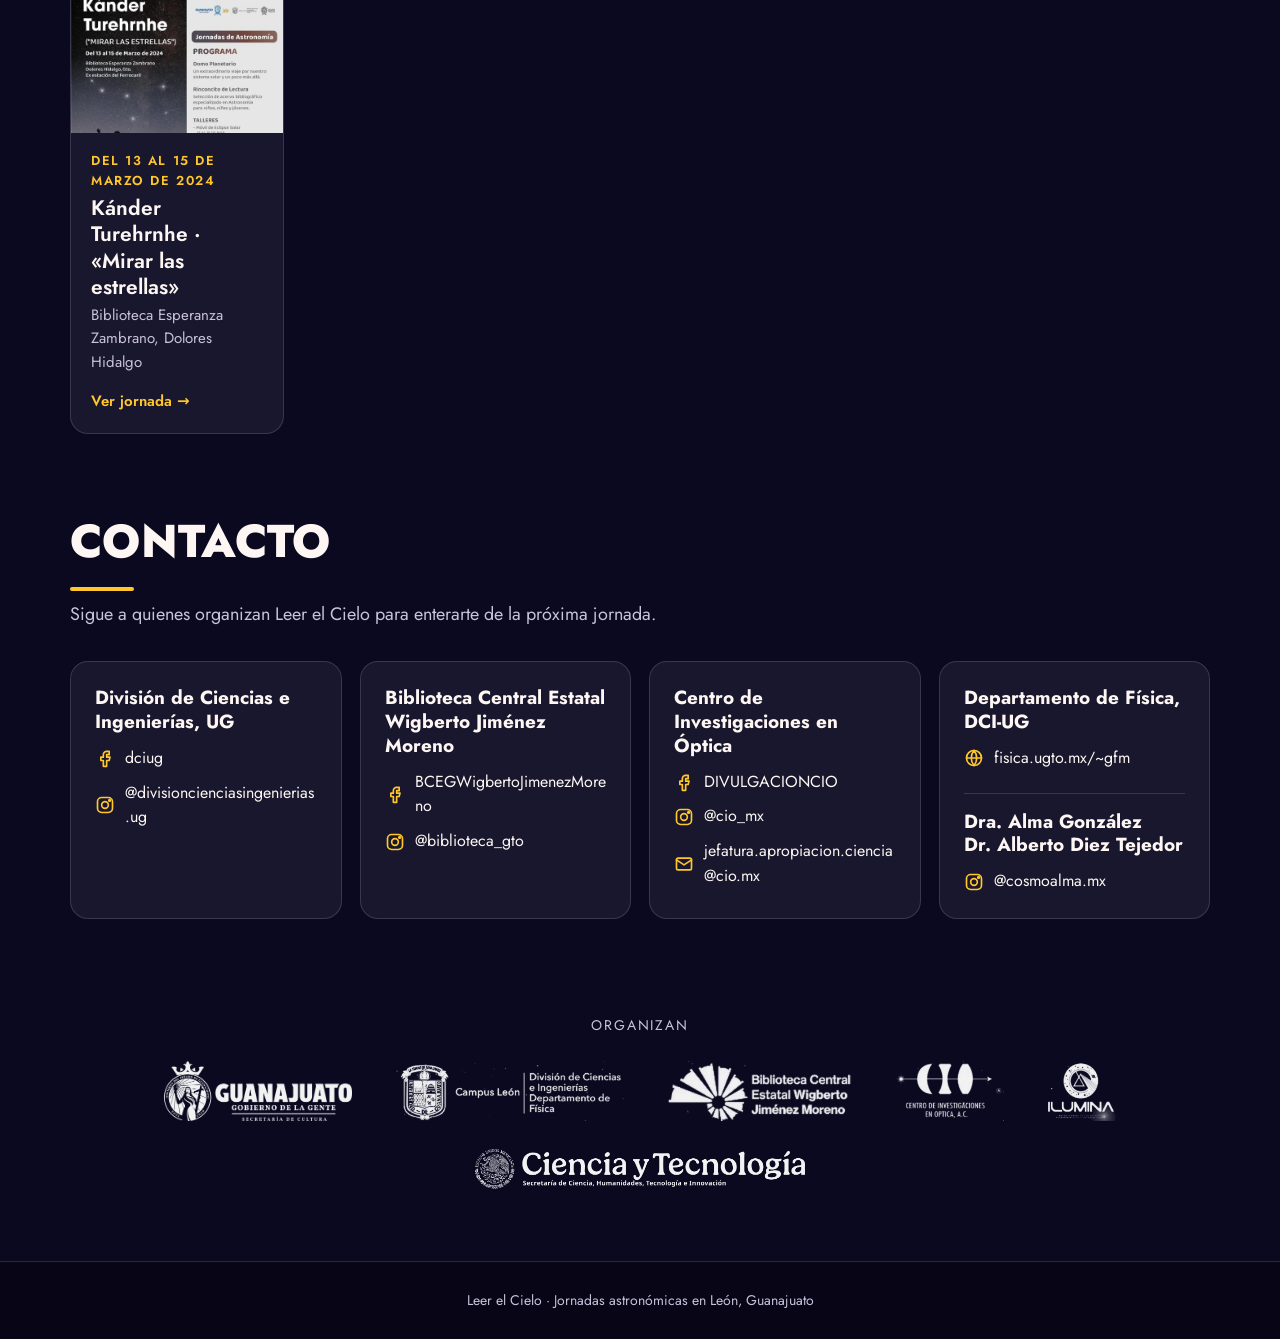
==== commit 99bbd29c: "SECIHTI de nuevo más discreto: 40 px en la página y proporcional en la postal Co-Authored-By: Claude" ====
--- a/index.html
+++ b/index.html
@@ -12,7 +12,7 @@
 <link rel="preconnect" href="https://fonts.googleapis.com">
 <link rel="preconnect" href="https://fonts.gstatic.com" crossorigin>
 <link href="https://fonts.googleapis.com/css2?family=Jost:ital,wght@0,400;0,500;0,600;0,800;1,400&display=swap" rel="stylesheet">
-<link rel="stylesheet" href="assets/css/style.css?v=2026-10-18h">
+<link rel="stylesheet" href="assets/css/style.css?v=2026-10-18i">
 </head>
 <body>
 <div class="sky" aria-hidden="true"></div>
@@ -165,6 +165,6 @@
   </div>
 </footer>
 
-<script src="assets/js/main.js?v=2026-10-18h"></script>
+<script src="assets/js/main.js?v=2026-10-18i"></script>
 </body>
 </html>
--- a/assets/css/style.css
+++ b/assets/css/style.css
@@ -263,3 +263,7 @@
   padding:10px 14px;border-radius:9px;text-decoration:none;cursor:pointer;min-height:44px}
 .menu-list a:hover,.menu-list button:hover{background:rgba(255,255,255,.08);color:var(--yellow)}
 
+
+/* SECIHTI: logo de apoyo, un poco más discreto que los de las instituciones organizadoras */
+.logos img[src*="secihti"]{height:40px}
+@media (max-width:480px){.logos img[src*="secihti"]{height:30px}}
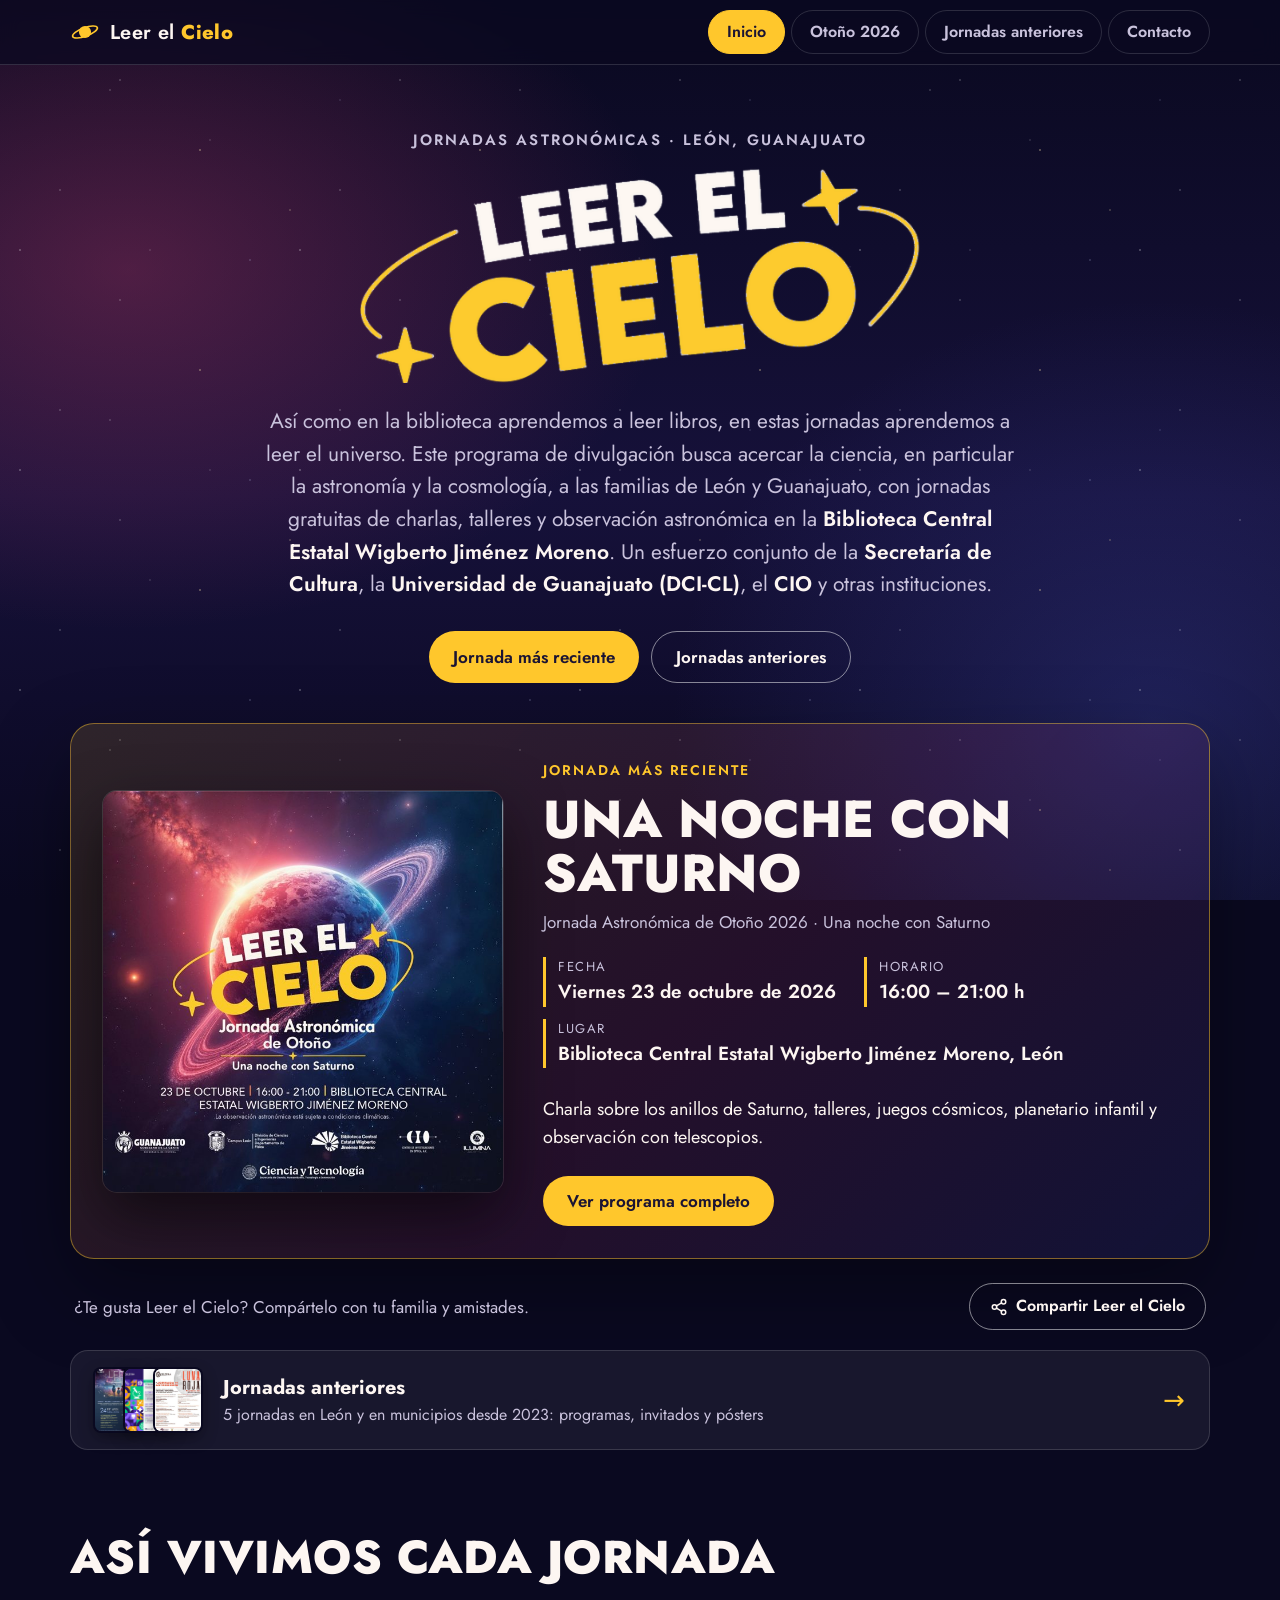
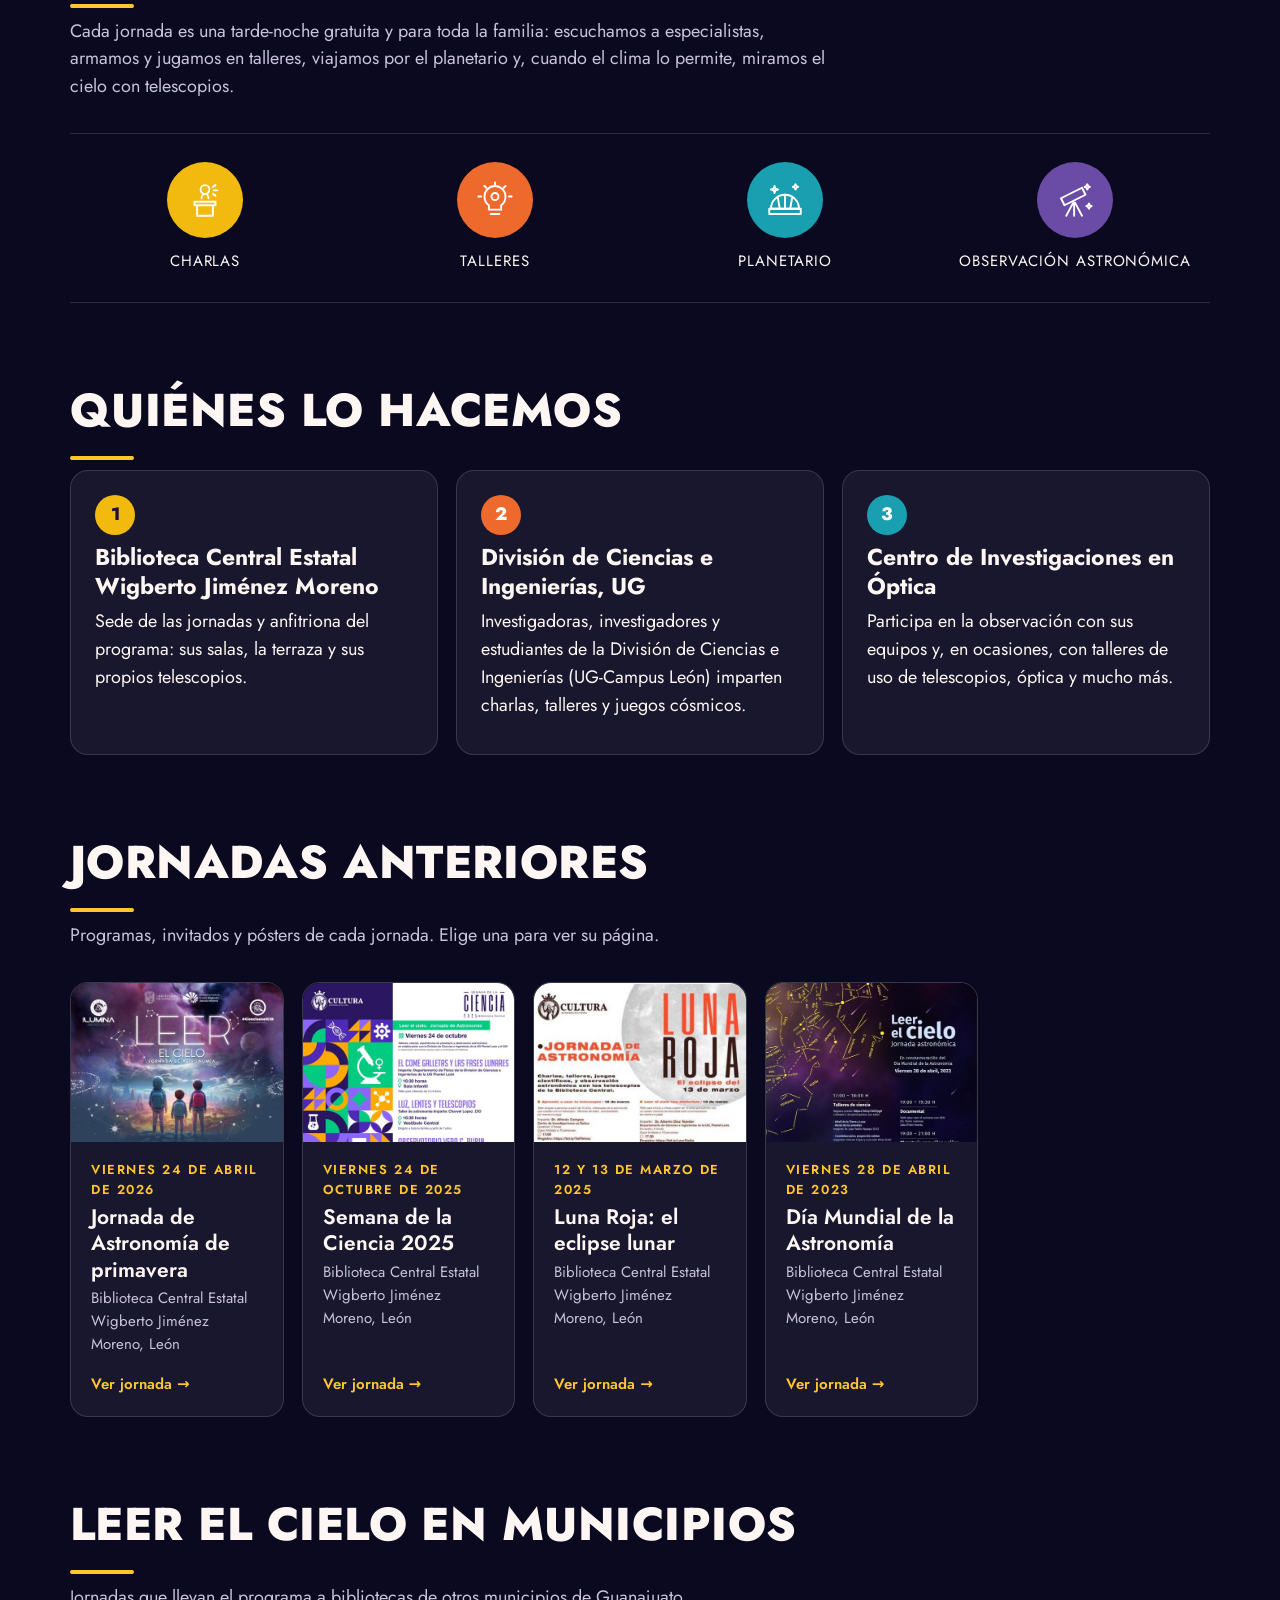
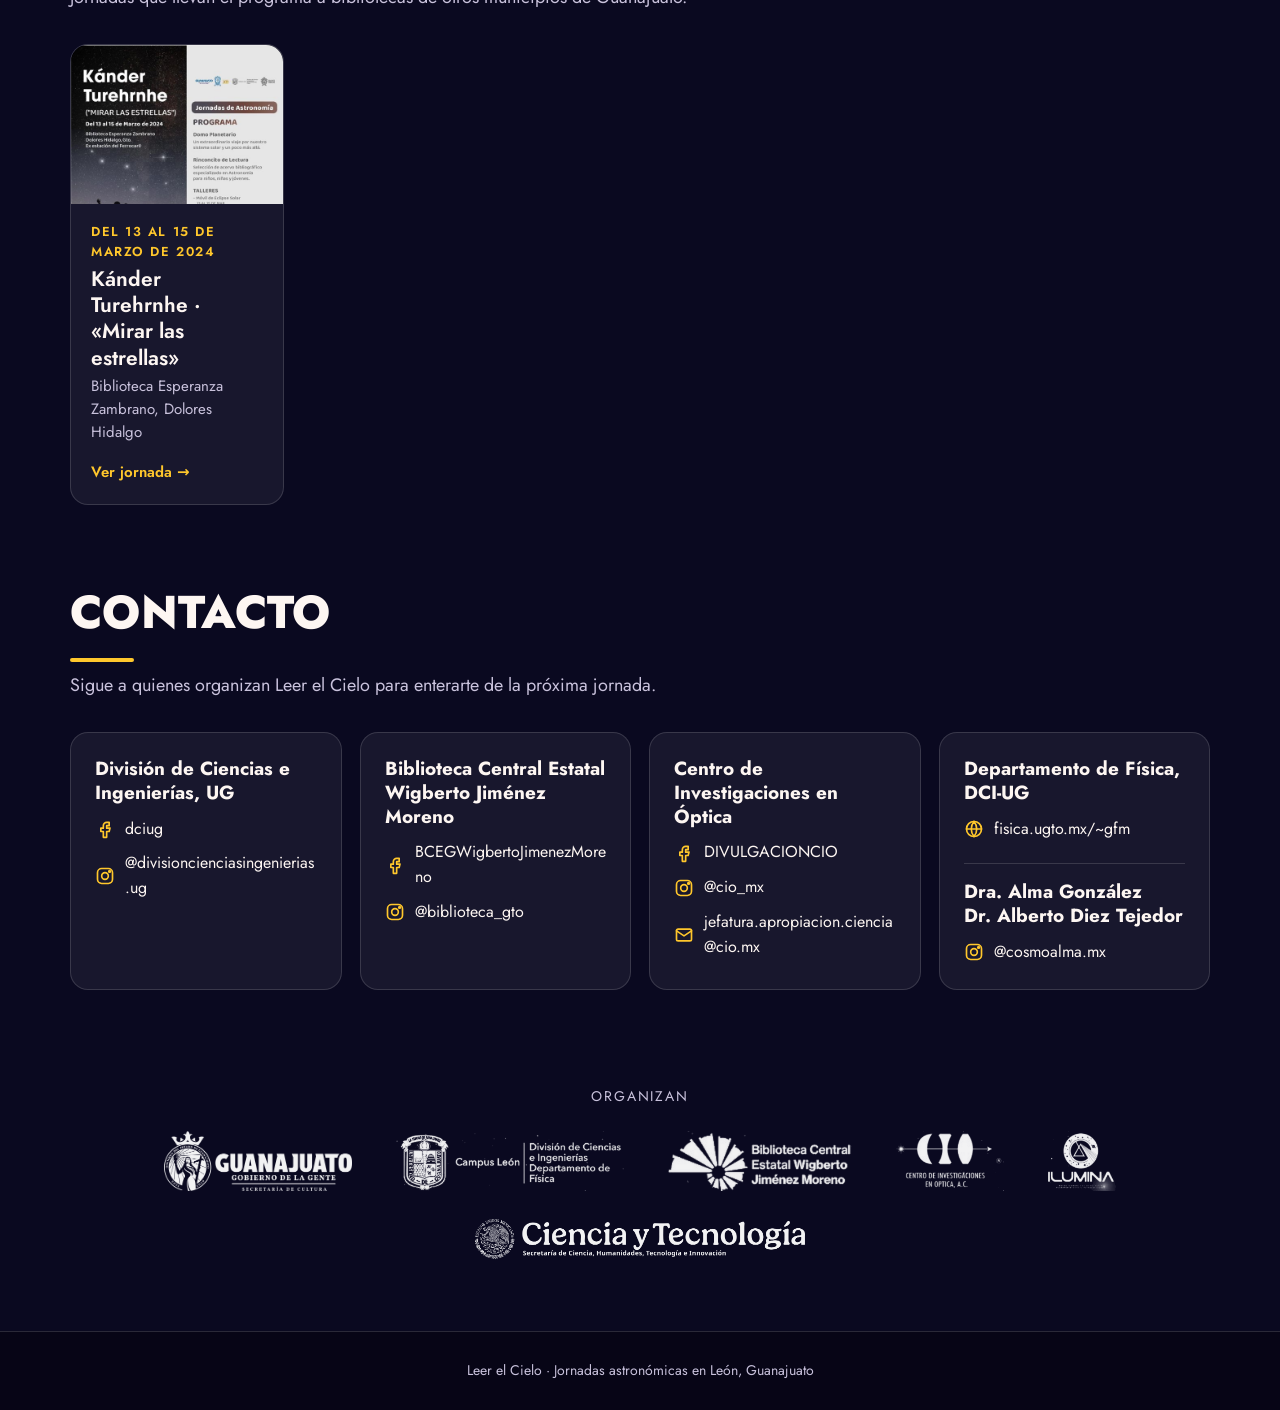
==== commit eed82ebd: "Compartir la página principal fuera del recuadro; botones en la subpágina de la jornada - Inicio: "C" ====
--- a/index.html
+++ b/index.html
@@ -12,7 +12,7 @@
 <link rel="preconnect" href="https://fonts.googleapis.com">
 <link rel="preconnect" href="https://fonts.gstatic.com" crossorigin>
 <link href="https://fonts.googleapis.com/css2?family=Jost:ital,wght@0,400;0,500;0,600;0,800;1,400&display=swap" rel="stylesheet">
-<link rel="stylesheet" href="assets/css/style.css?v=2026-10-18i">
+<link rel="stylesheet" href="assets/css/style.css?v=2026-10-18j">
 </head>
 <body>
 <div class="sky" aria-hidden="true"></div>
@@ -165,6 +165,6 @@
   </div>
 </footer>
 
-<script src="assets/js/main.js?v=2026-10-18i"></script>
+<script src="assets/js/main.js?v=2026-10-18j"></script>
 </body>
 </html>
--- a/assets/css/style.css
+++ b/assets/css/style.css
@@ -267,3 +267,9 @@
 /* SECIHTI: logo de apoyo, un poco más discreto que los de las instituciones organizadoras */
 .logos img[src*="secihti"]{height:40px}
 @media (max-width:480px){.logos img[src*="secihti"]{height:30px}}
+.share-bar{display:flex;align-items:center;justify-content:space-between;flex-wrap:wrap;gap:12px 20px;margin-top:20px;padding:4px 4px 0}
+.share-bar p{margin:0;color:var(--muted);font-size:17px}
+.share-bar .fb-actions{margin-top:0}
+.share-bar .menu-list{left:auto;right:0}
+.hero-text .fb-actions{margin-top:18px}
+@media (max-width:600px){.share-bar .menu-list{left:0;right:auto}}
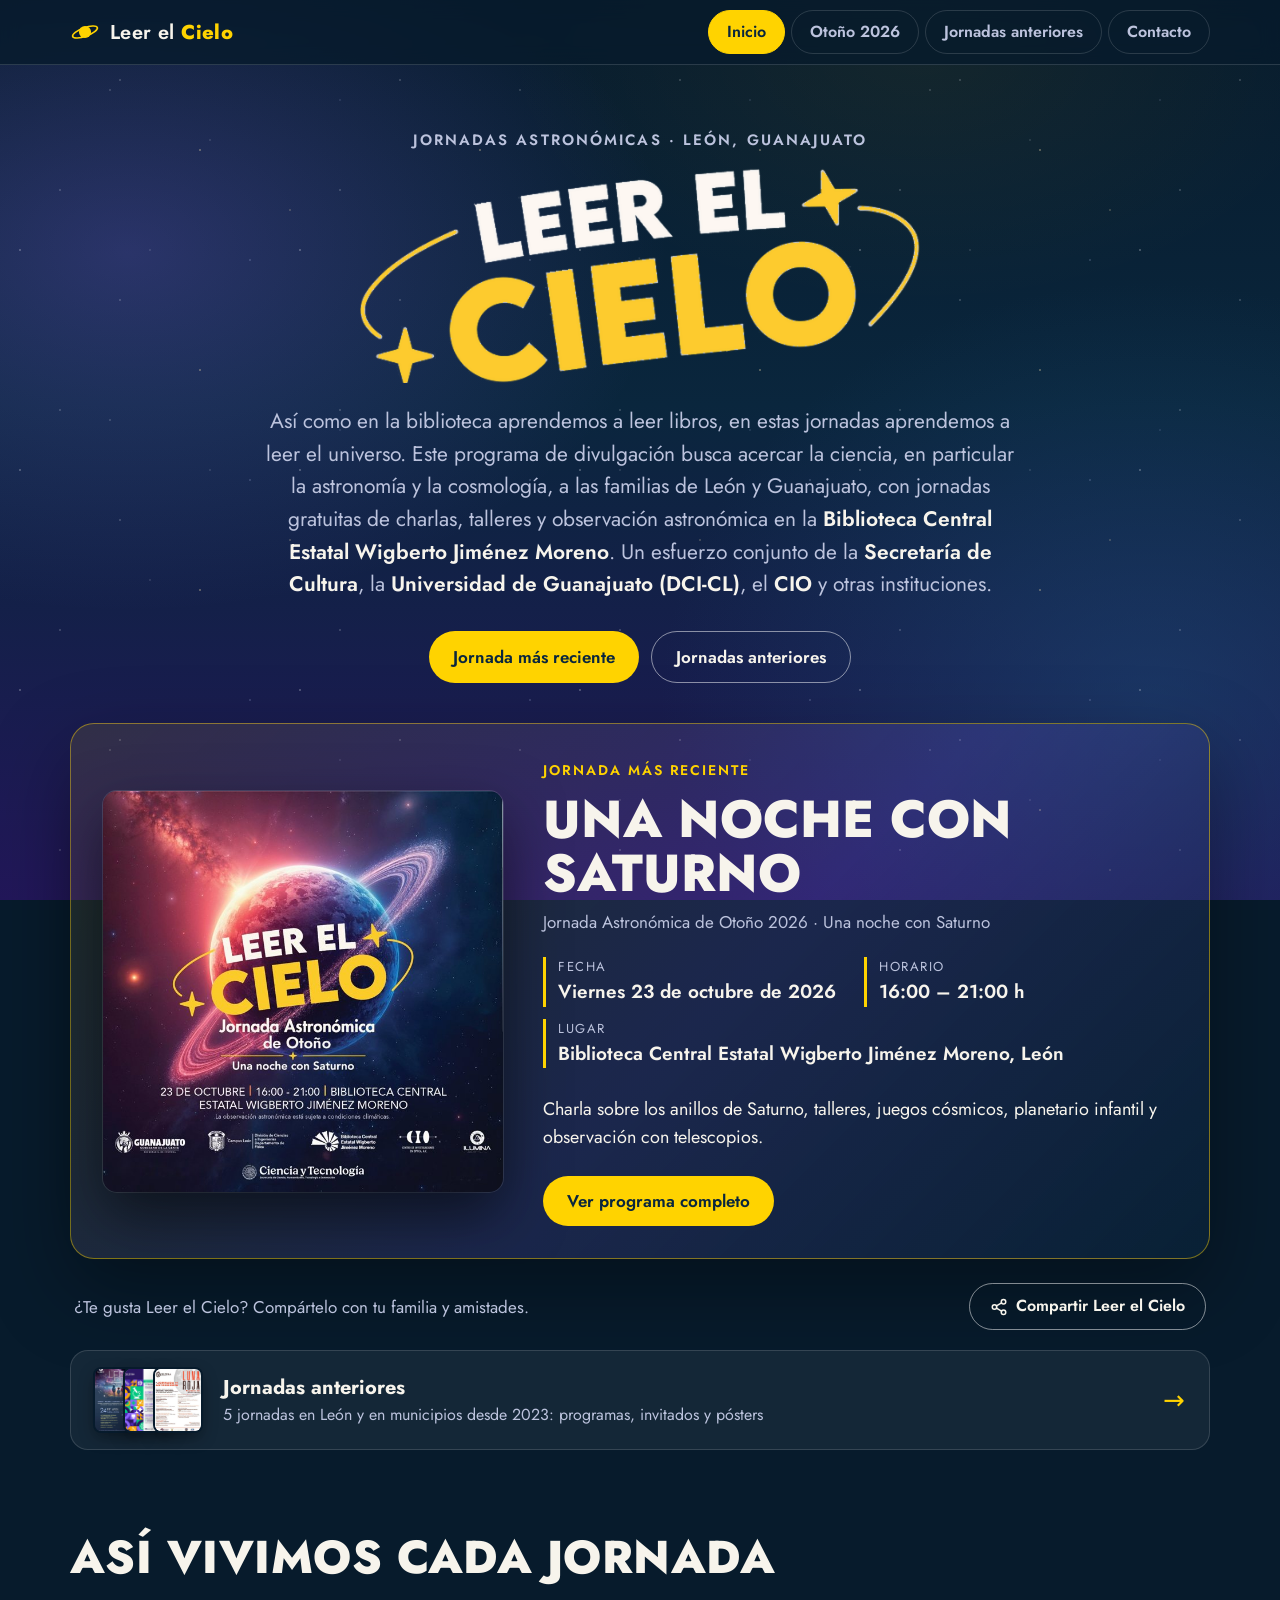
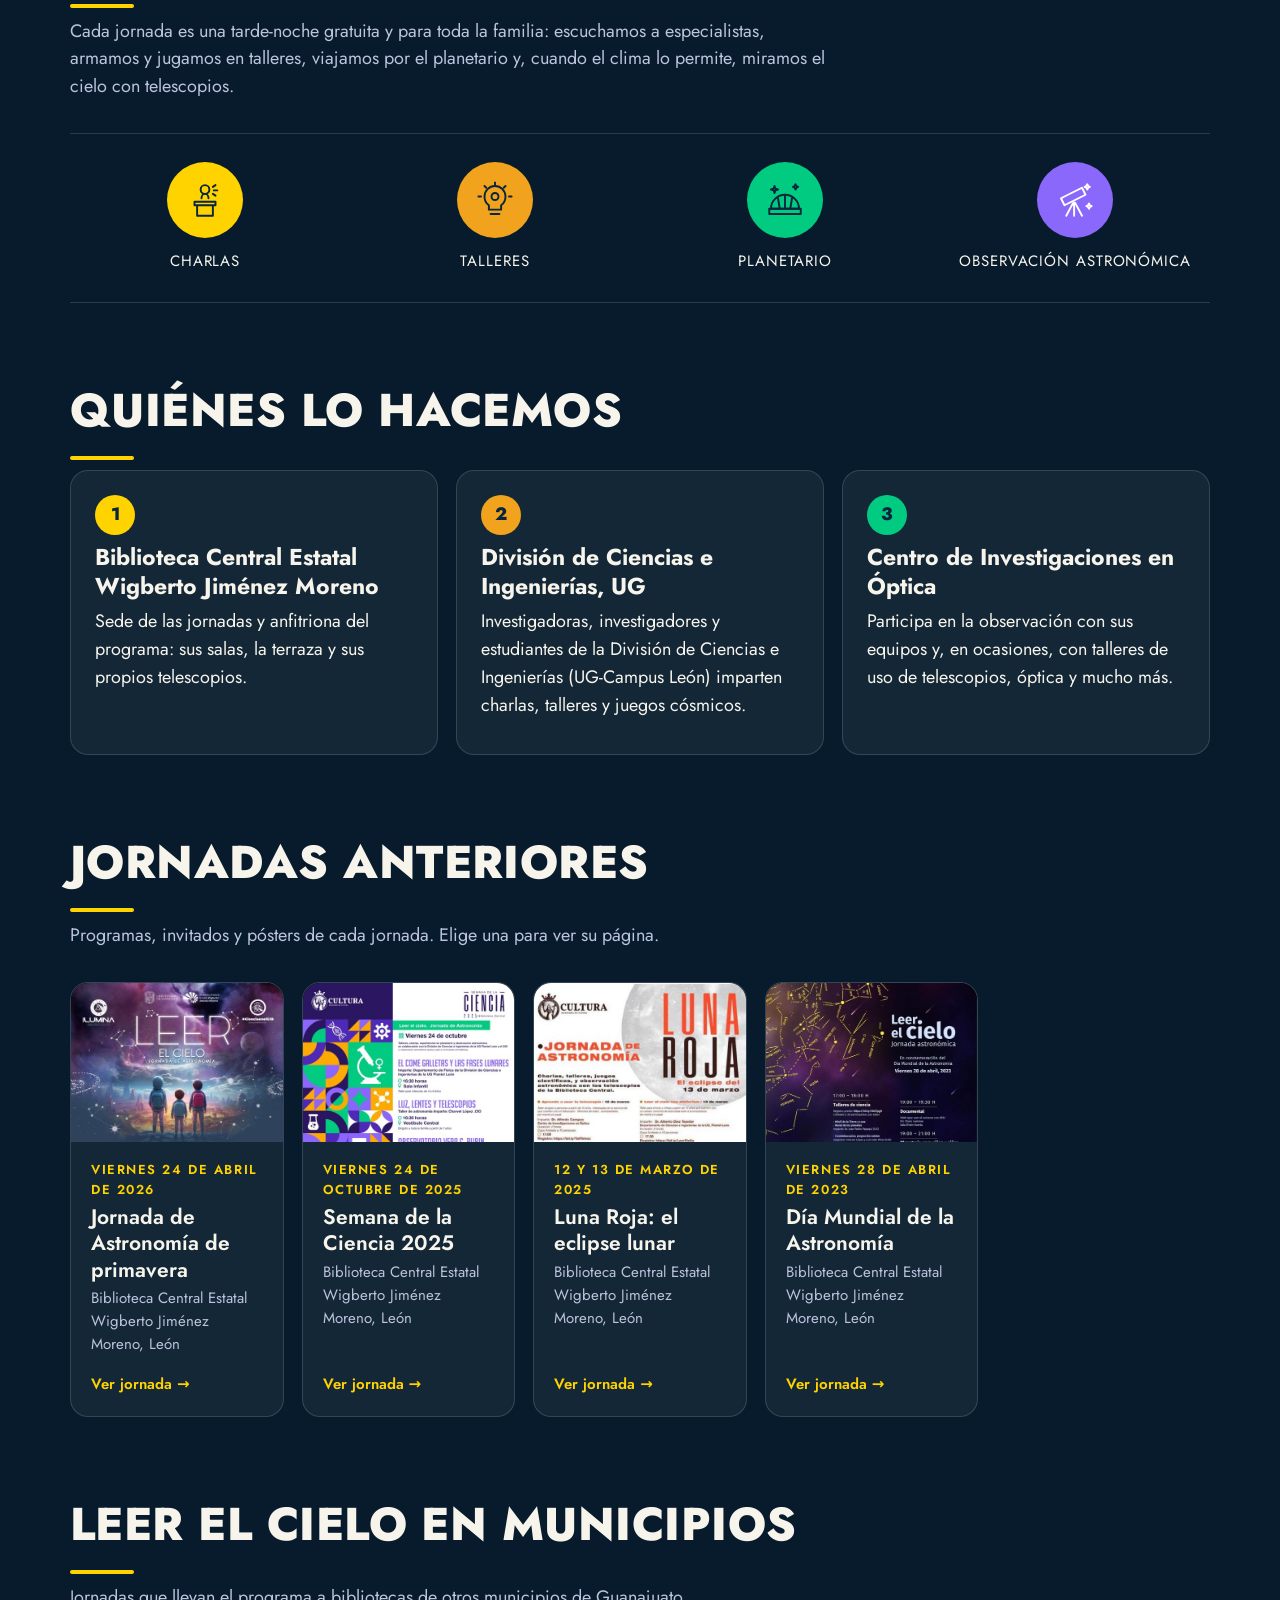
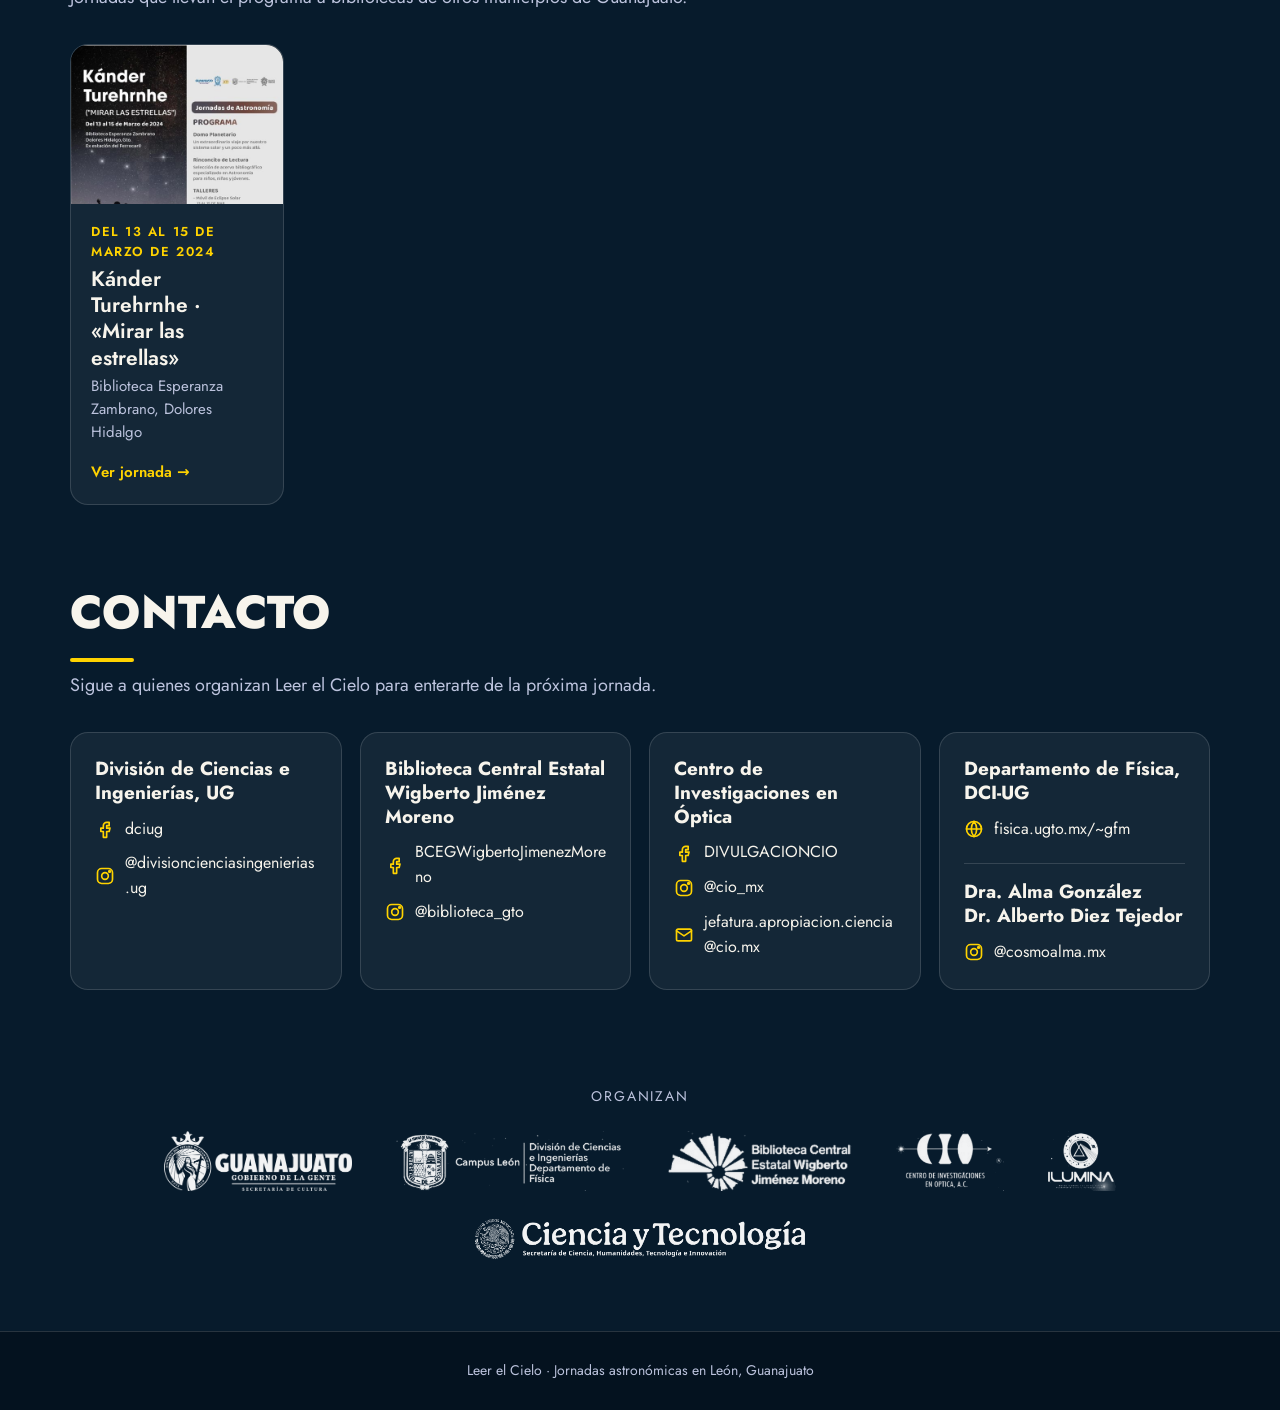
==== commit 70e53867: "Paleta del inicio con los colores de la UG y de la Secretaría de Cultura - Fondo: azul marino UG (#0" ====
--- a/index.html
+++ b/index.html
@@ -12,9 +12,9 @@
 <link rel="preconnect" href="https://fonts.googleapis.com">
 <link rel="preconnect" href="https://fonts.gstatic.com" crossorigin>
 <link href="https://fonts.googleapis.com/css2?family=Jost:ital,wght@0,400;0,500;0,600;0,800;1,400&display=swap" rel="stylesheet">
-<link rel="stylesheet" href="assets/css/style.css?v=2026-10-18j">
+<link rel="stylesheet" href="assets/css/style.css?v=2026-10-18k">
 </head>
-<body>
+<body class="v-inicio">
 <div class="sky" aria-hidden="true"></div>
 
 <header class="site-header">
@@ -165,6 +165,6 @@
   </div>
 </footer>
 
-<script src="assets/js/main.js?v=2026-10-18j"></script>
+<script src="assets/js/main.js?v=2026-10-18k"></script>
 </body>
 </html>
--- a/assets/css/style.css
+++ b/assets/css/style.css
@@ -273,3 +273,43 @@
 .share-bar .menu-list{left:auto;right:0}
 .hero-text .fb-actions{margin-top:18px}
 @media (max-width:600px){.share-bar .menu-list{left:0;right:auto}}
+
+/* ================= paleta del INICIO: UG (oro, azul marino) + Secretaría de Cultura (índigo, violeta, verde, ámbar) =================
+   Solo aplica cuando se ve la página de inicio (body.v-inicio). Las subpáginas conservan los colores de su póster. */
+body.v-inicio{
+  --night:#071B2C;      /* azul marino UG, más profundo */
+  --night-2:#0A263D;    /* azul marino UG (Pantone 540) */
+  --indigo:#22175A;     /* índigo de Cultura, oscurecido para fondo */
+  --ink:#F7F4EC;
+  --muted:#BCC3DD;
+  --yellow:#FFD300;     /* oro UG (Pantone 109) */
+  --orange:#F1A31E;     /* ámbar de Cultura */
+  --teal:#01CB81;       /* verde de Cultura */
+  --purple:#8A68FB;     /* violeta de Cultura */
+  --magenta:#8A68FB;
+  --card:rgba(255,255,255,.055);
+  --line:rgba(255,255,255,.14);
+  background:var(--night);
+}
+body.v-inicio .sky{
+  background:
+    radial-gradient(900px 600px at 10% 28%,rgba(138,104,251,.26),transparent 60%),
+    radial-gradient(820px 700px at 90% 78%,rgba(29,78,122,.50),transparent 60%),
+    radial-gradient(700px 420px at 72% 6%,rgba(255,211,0,.05),transparent 60%),
+    linear-gradient(180deg,var(--night) 0%,var(--night-2) 45%,var(--indigo) 100%);
+}
+body.v-inicio .site-header{background:rgba(7,27,44,.80)}
+body.v-inicio .site-footer{background:rgba(4,14,26,.65)}
+body.v-inicio .btn-primary,
+body.v-inicio .year-tabs a[aria-current="page"]{color:#0A263D}
+body.v-inicio .feature-banner{
+  border-color:rgba(255,211,0,.45);
+  background:linear-gradient(135deg,rgba(255,211,0,.10),rgba(138,104,251,.16) 55%,rgba(10,38,61,.55));
+}
+#vista-inicio .c-yellow{background:#FFD300}
+#vista-inicio .c-orange{background:#F1A31E}
+#vista-inicio .c-teal{background:#01CB81}
+#vista-inicio .c-purple{background:#8A68FB}
+/* Íconos y números en azul marino sobre fondos claros (mejor contraste que el blanco) */
+#vista-inicio .ico.c-yellow svg,#vista-inicio .ico.c-orange svg,#vista-inicio .ico.c-teal svg{stroke:#0A263D}
+#vista-inicio .num.c-yellow,#vista-inicio .num.c-orange,#vista-inicio .num.c-teal{color:#0A263D}
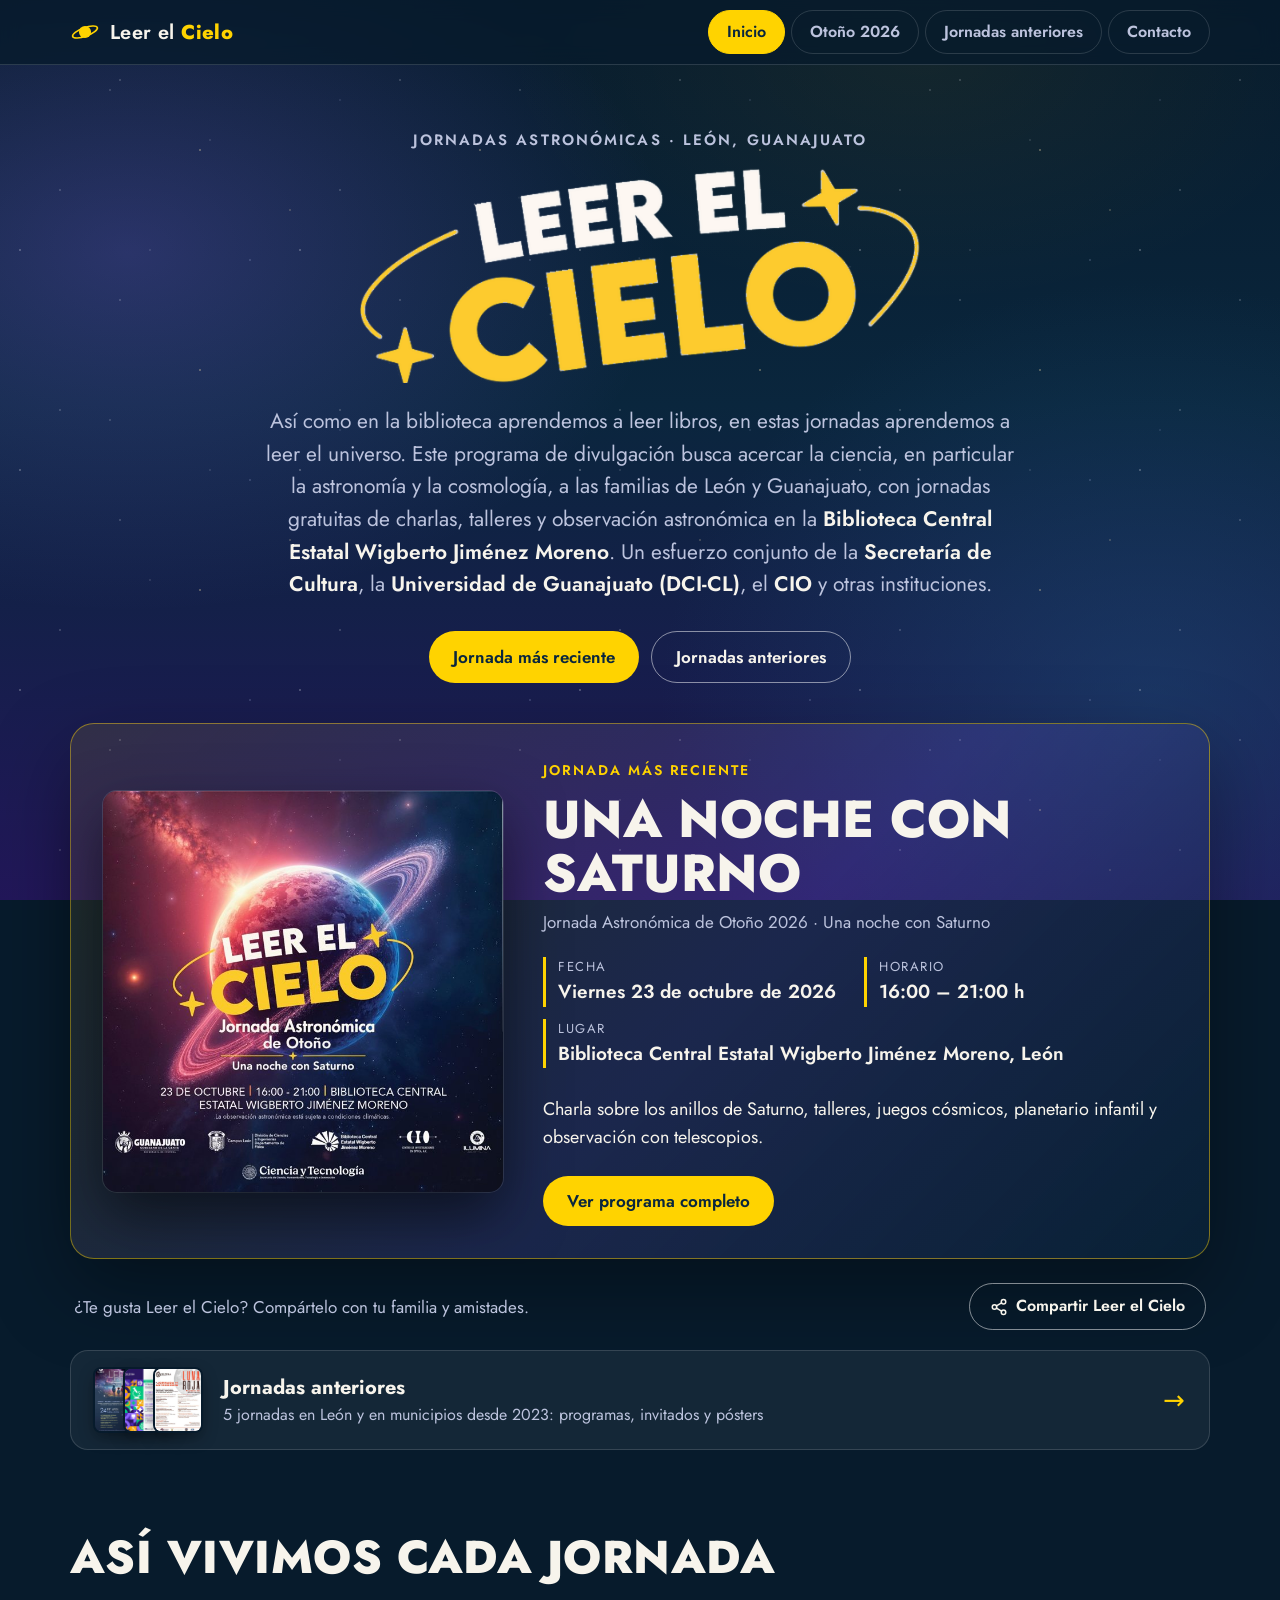
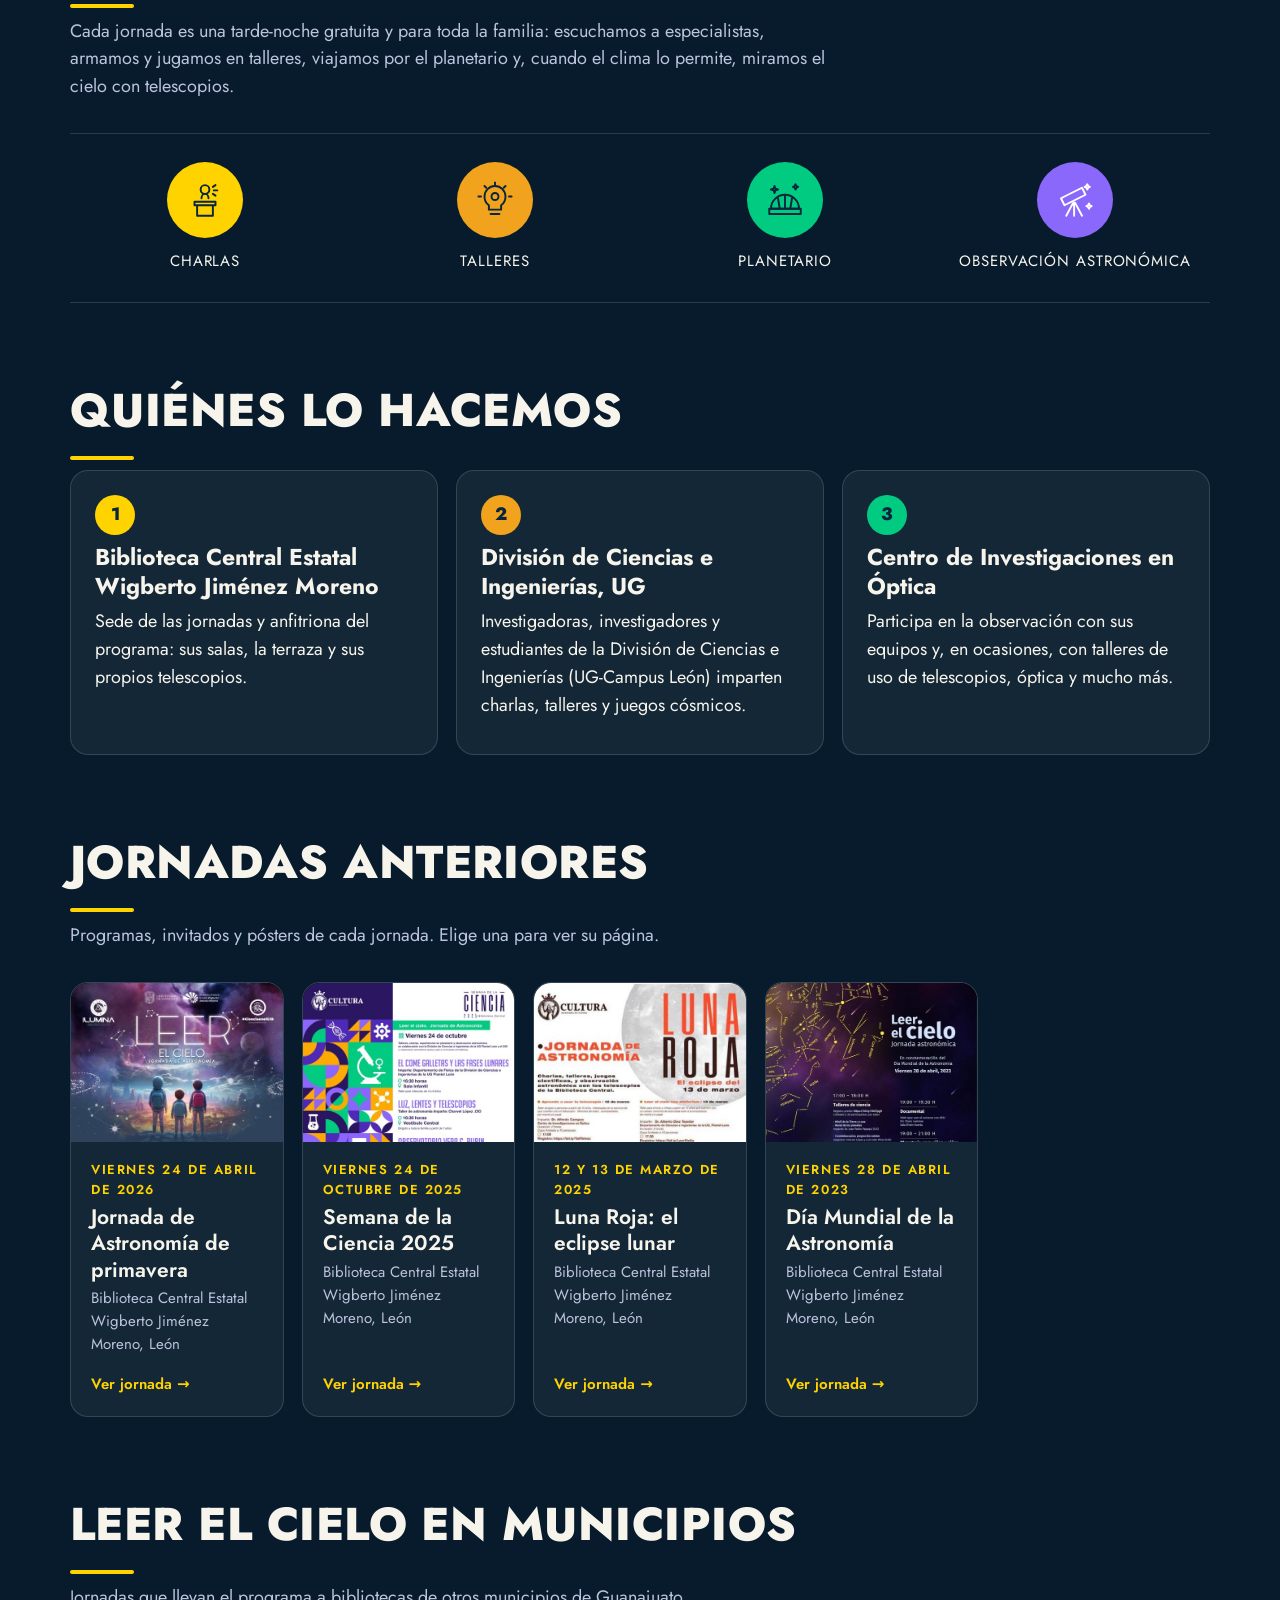
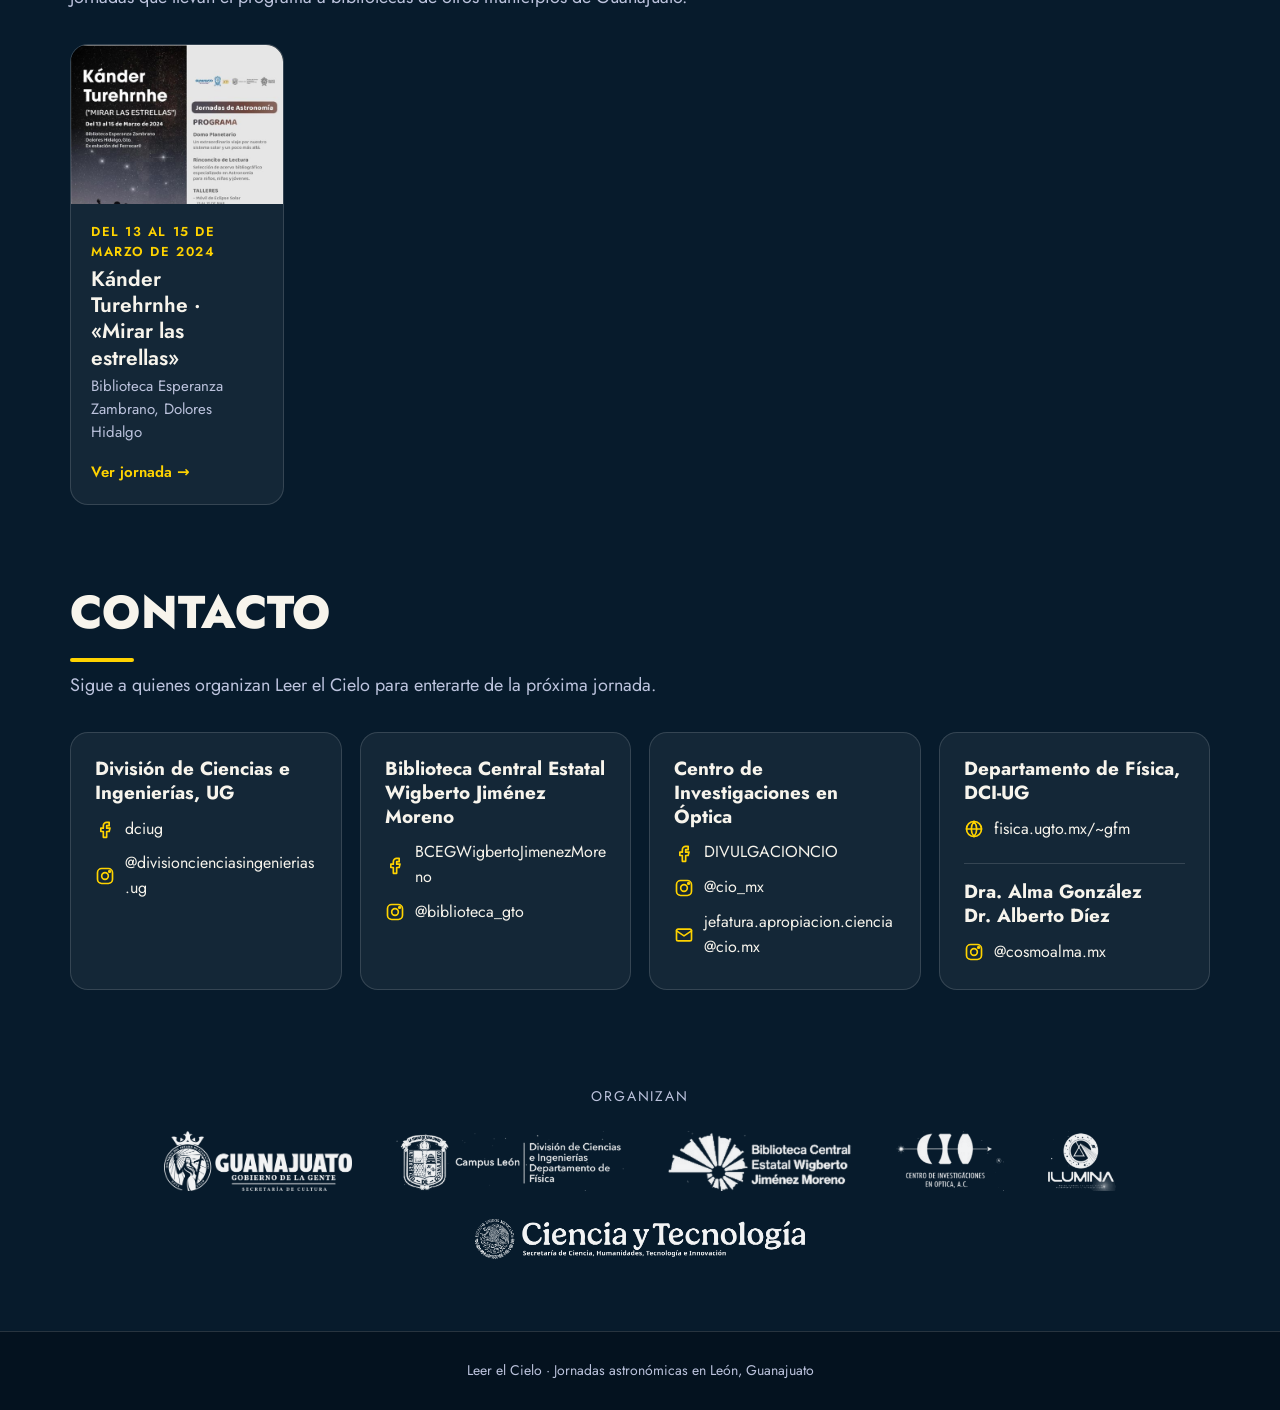
==== commit ad729236: "Update index.html" ====
--- a/index.html
+++ b/index.html
@@ -128,7 +128,7 @@
           <ul class="social">
             <li><a href="http://fisica.ugto.mx/~gfm/" target="_blank" rel="noopener"><svg viewBox="0 0 24 24" aria-hidden="true"><circle cx="12" cy="12" r="9"/><path d="M3 12h18M12 3a14 14 0 0 1 0 18M12 3a14 14 0 0 0 0 18"/></svg>fisica.ugto.mx/~gfm</a></li>
           </ul>
-          <h3 class="contact-sub">Dra. Alma González<br>Dr. Alberto Diez Tejedor</h3>
+          <h3 class="contact-sub">Dra. Alma González <br> Dr. Alberto Díez </h3>
           <ul class="social">
             <li><a href="https://www.instagram.com/cosmoalma.mx/" target="_blank" rel="noopener"><svg viewBox="0 0 24 24" aria-hidden="true"><rect x="3" y="3" width="18" height="18" rx="5"/><circle cx="12" cy="12" r="4"/><circle cx="17.5" cy="6.5" r="1"/></svg>@cosmoalma.mx</a></li>
           </ul>
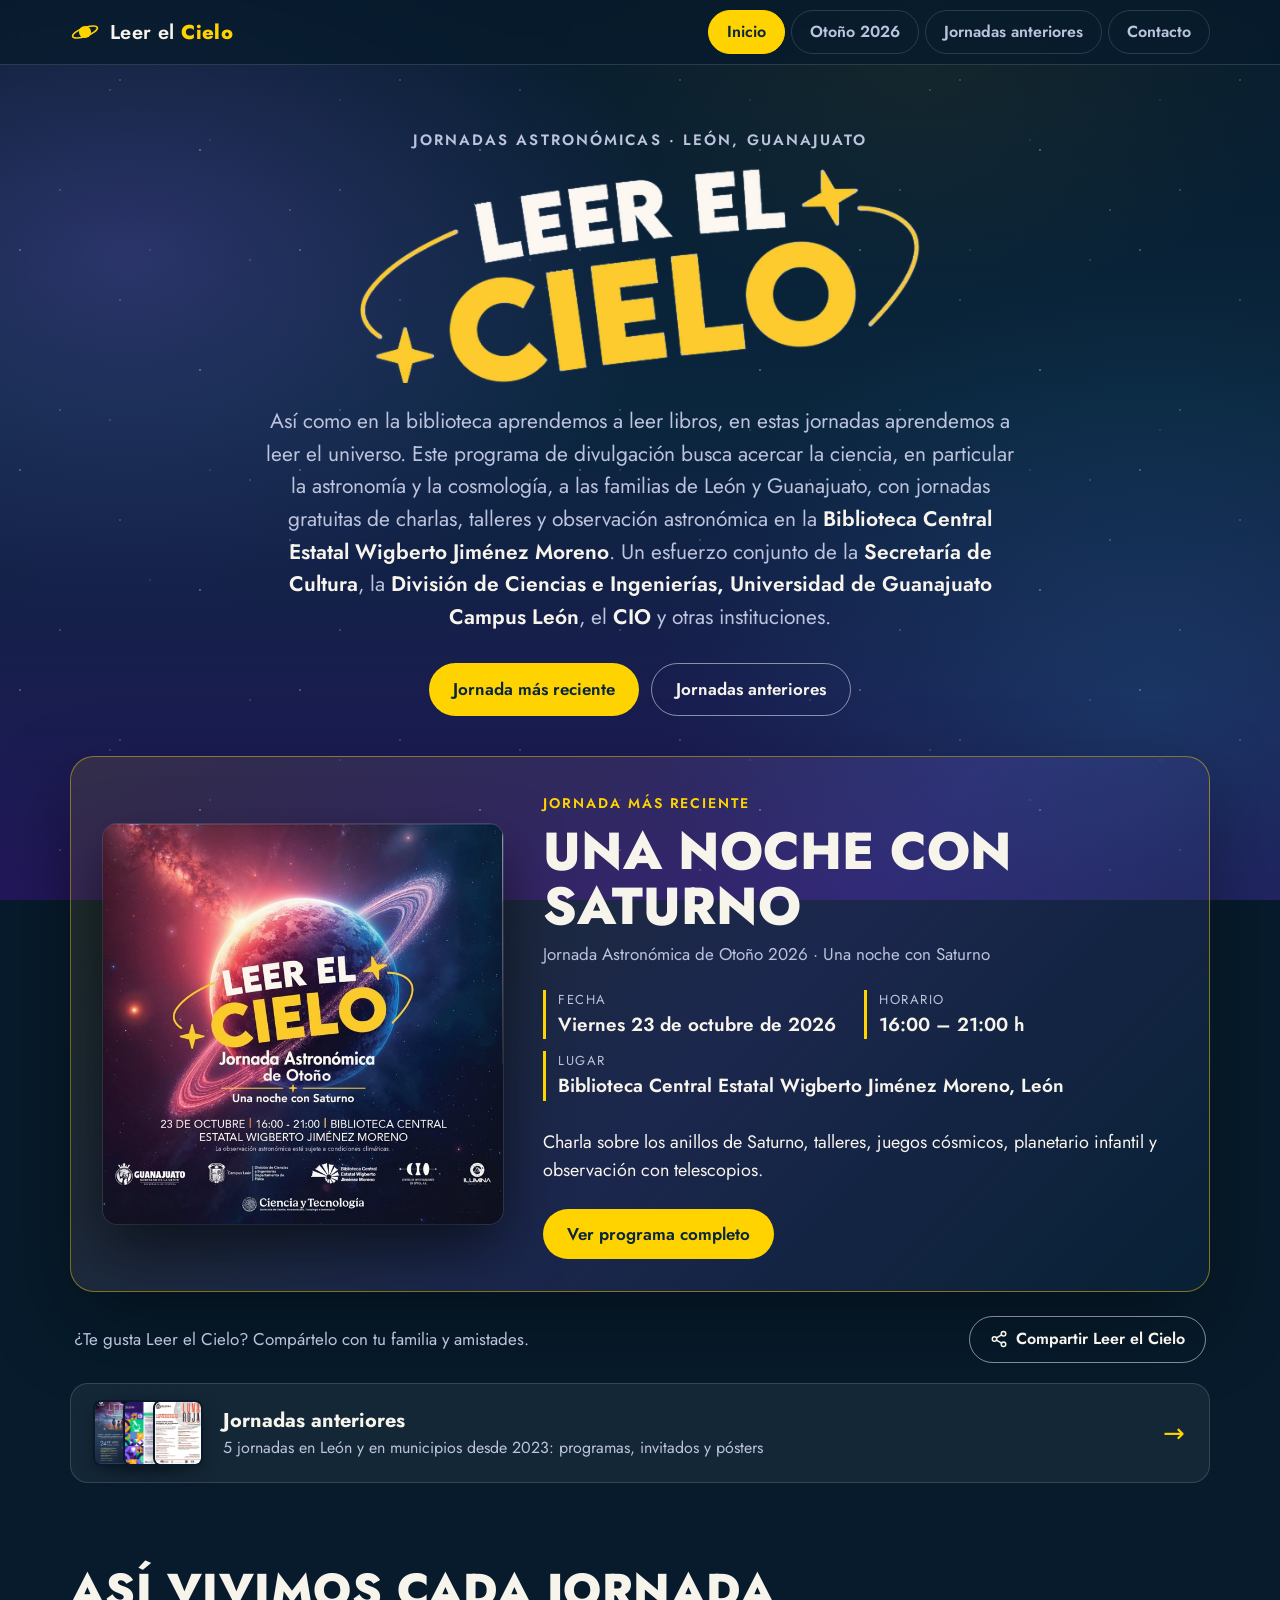
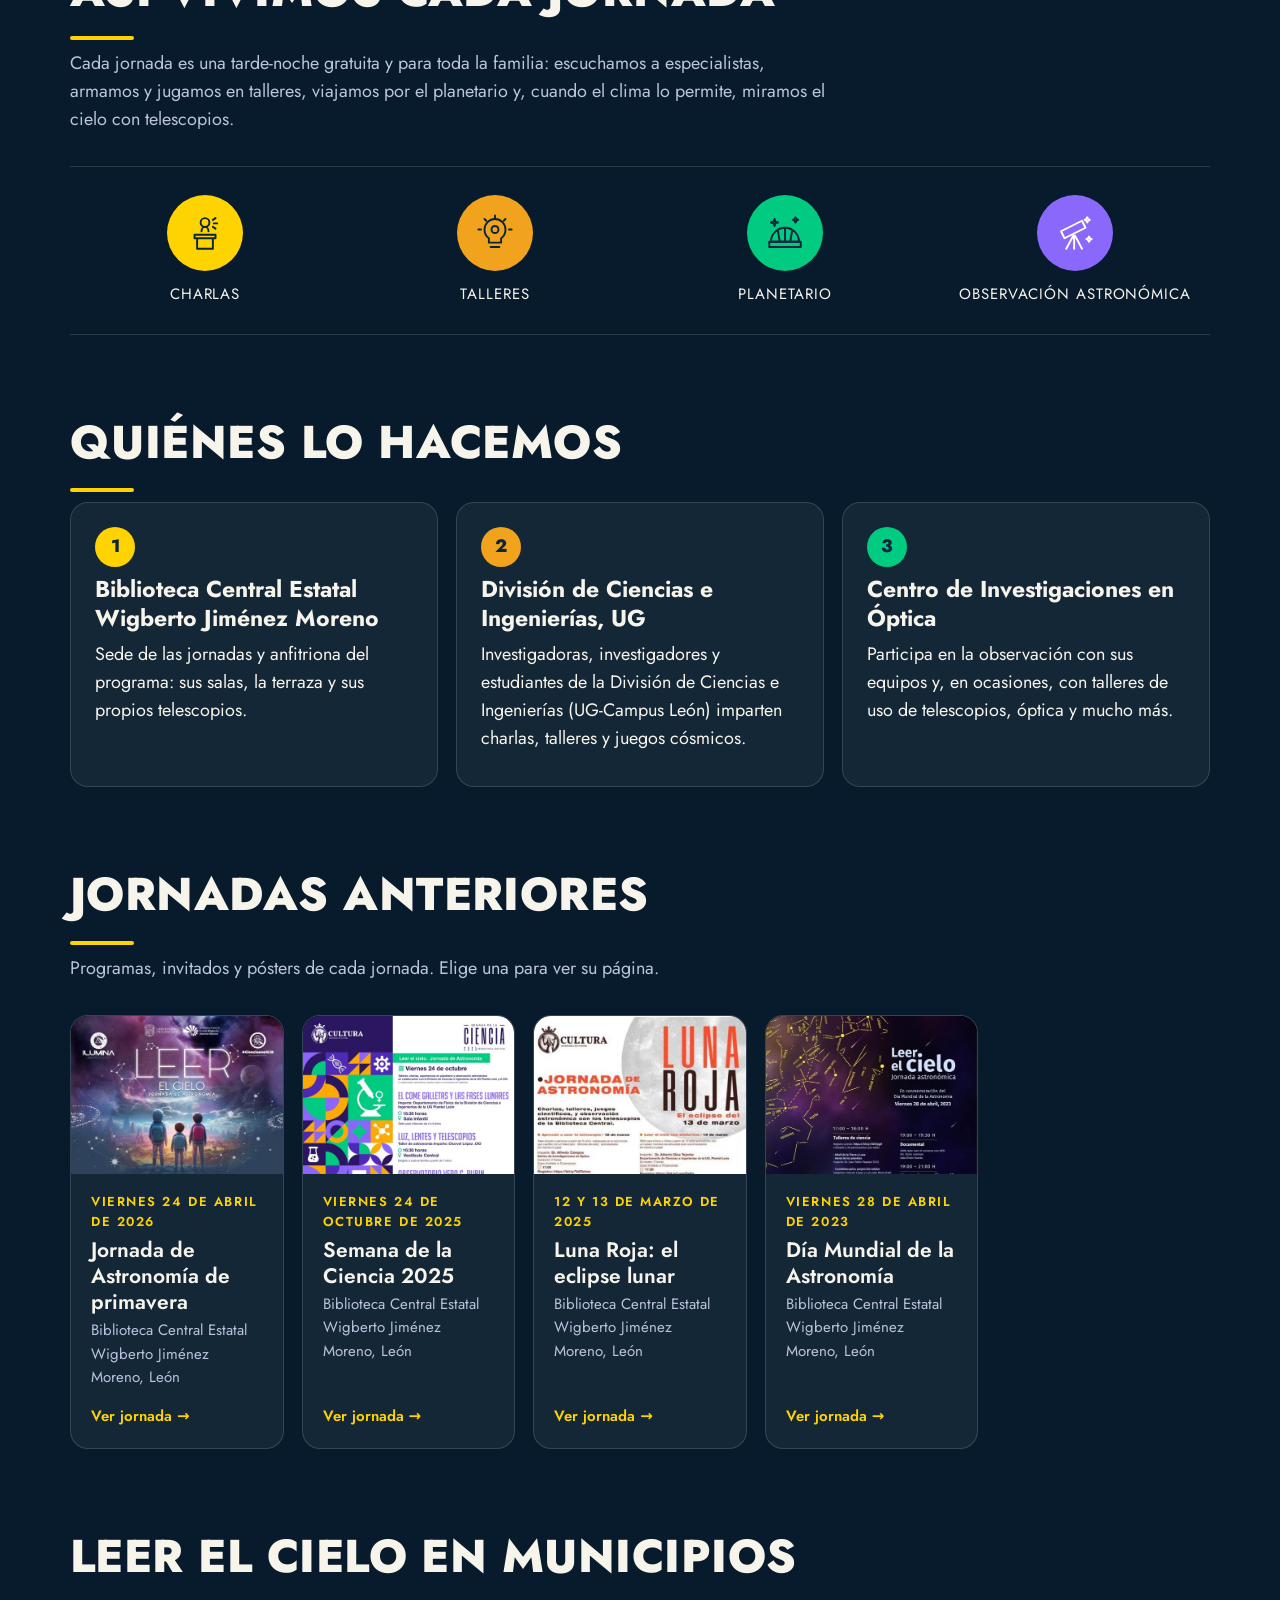
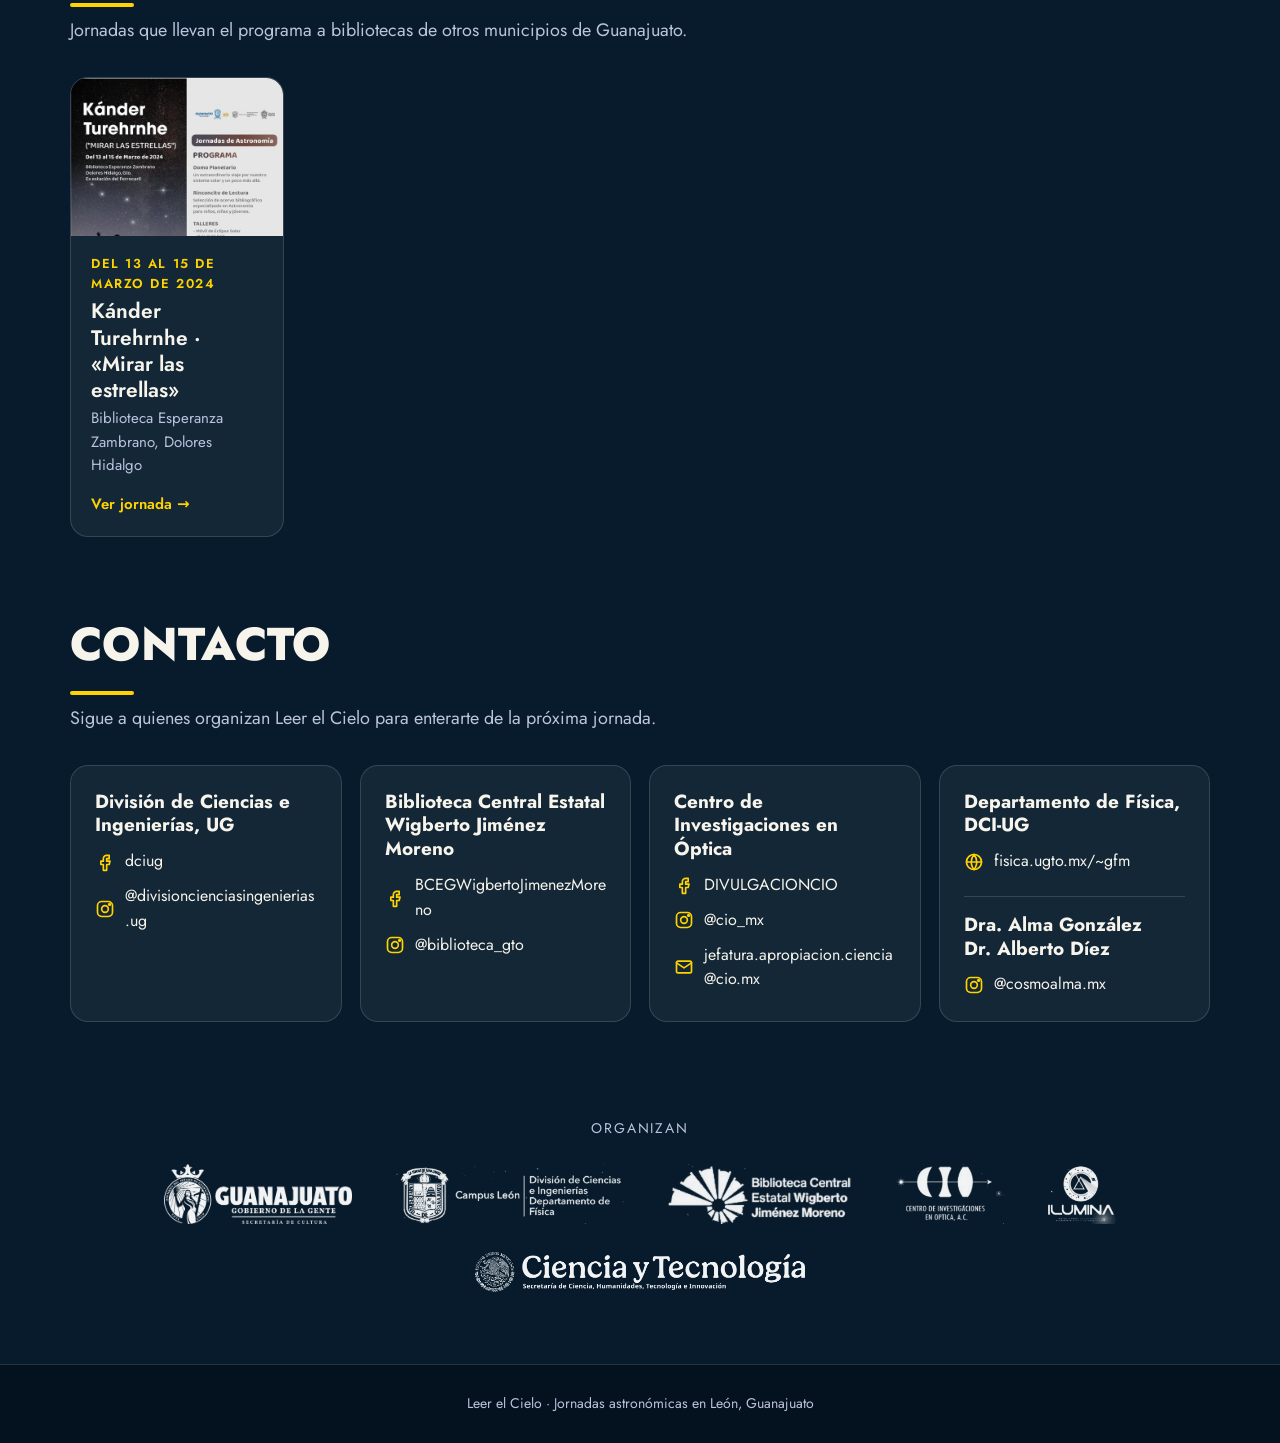
==== commit 10539141: "Inicio: "División de Ciencias e Ingenierías, Universidad de Guanajuato Campus León" Co-Authored-By: " ====
--- a/index.html
+++ b/index.html
@@ -39,7 +39,7 @@
     <section class="home-hero wrap" aria-labelledby="h-home">
       <p class="eyebrow">Jornadas astronómicas · León, Guanajuato</p>
       <h1 id="h-home" class="title"><img src="assets/img/titulo-leer-el-cielo.png" alt="Leer el Cielo" width="643" height="247"></h1>
-      <p class="home-lead">Así como en la biblioteca aprendemos a leer libros, en estas jornadas aprendemos a leer el universo. Este programa de divulgación busca acercar la ciencia, en particular la astronomía y la cosmología, a las familias de León y Guanajuato, con jornadas gratuitas de charlas, talleres y observación astronómica en la <b>Biblioteca Central Estatal Wigberto Jiménez Moreno</b>. Un esfuerzo conjunto de la <b>Secretaría de Cultura</b>, la <b>Universidad de Guanajuato (DCI-CL)</b>, el <b>CIO</b> y otras instituciones.</p>
+      <p class="home-lead">Así como en la biblioteca aprendemos a leer libros, en estas jornadas aprendemos a leer el universo. Este programa de divulgación busca acercar la ciencia, en particular la astronomía y la cosmología, a las familias de León y Guanajuato, con jornadas gratuitas de charlas, talleres y observación astronómica en la <b>Biblioteca Central Estatal Wigberto Jiménez Moreno</b>. Un esfuerzo conjunto de la <b>Secretaría de Cultura</b>, la <b>División de Ciencias e Ingenierías, Universidad de Guanajuato Campus León</b>, el <b>CIO</b> y otras instituciones.</p>
       <div class="ctas">
         <a class="btn btn-primary" href="#destacada" data-scroll>Próxima jornada</a>
         <a class="btn btn-ghost" href="#anteriores" data-scroll>Jornadas anteriores</a>
